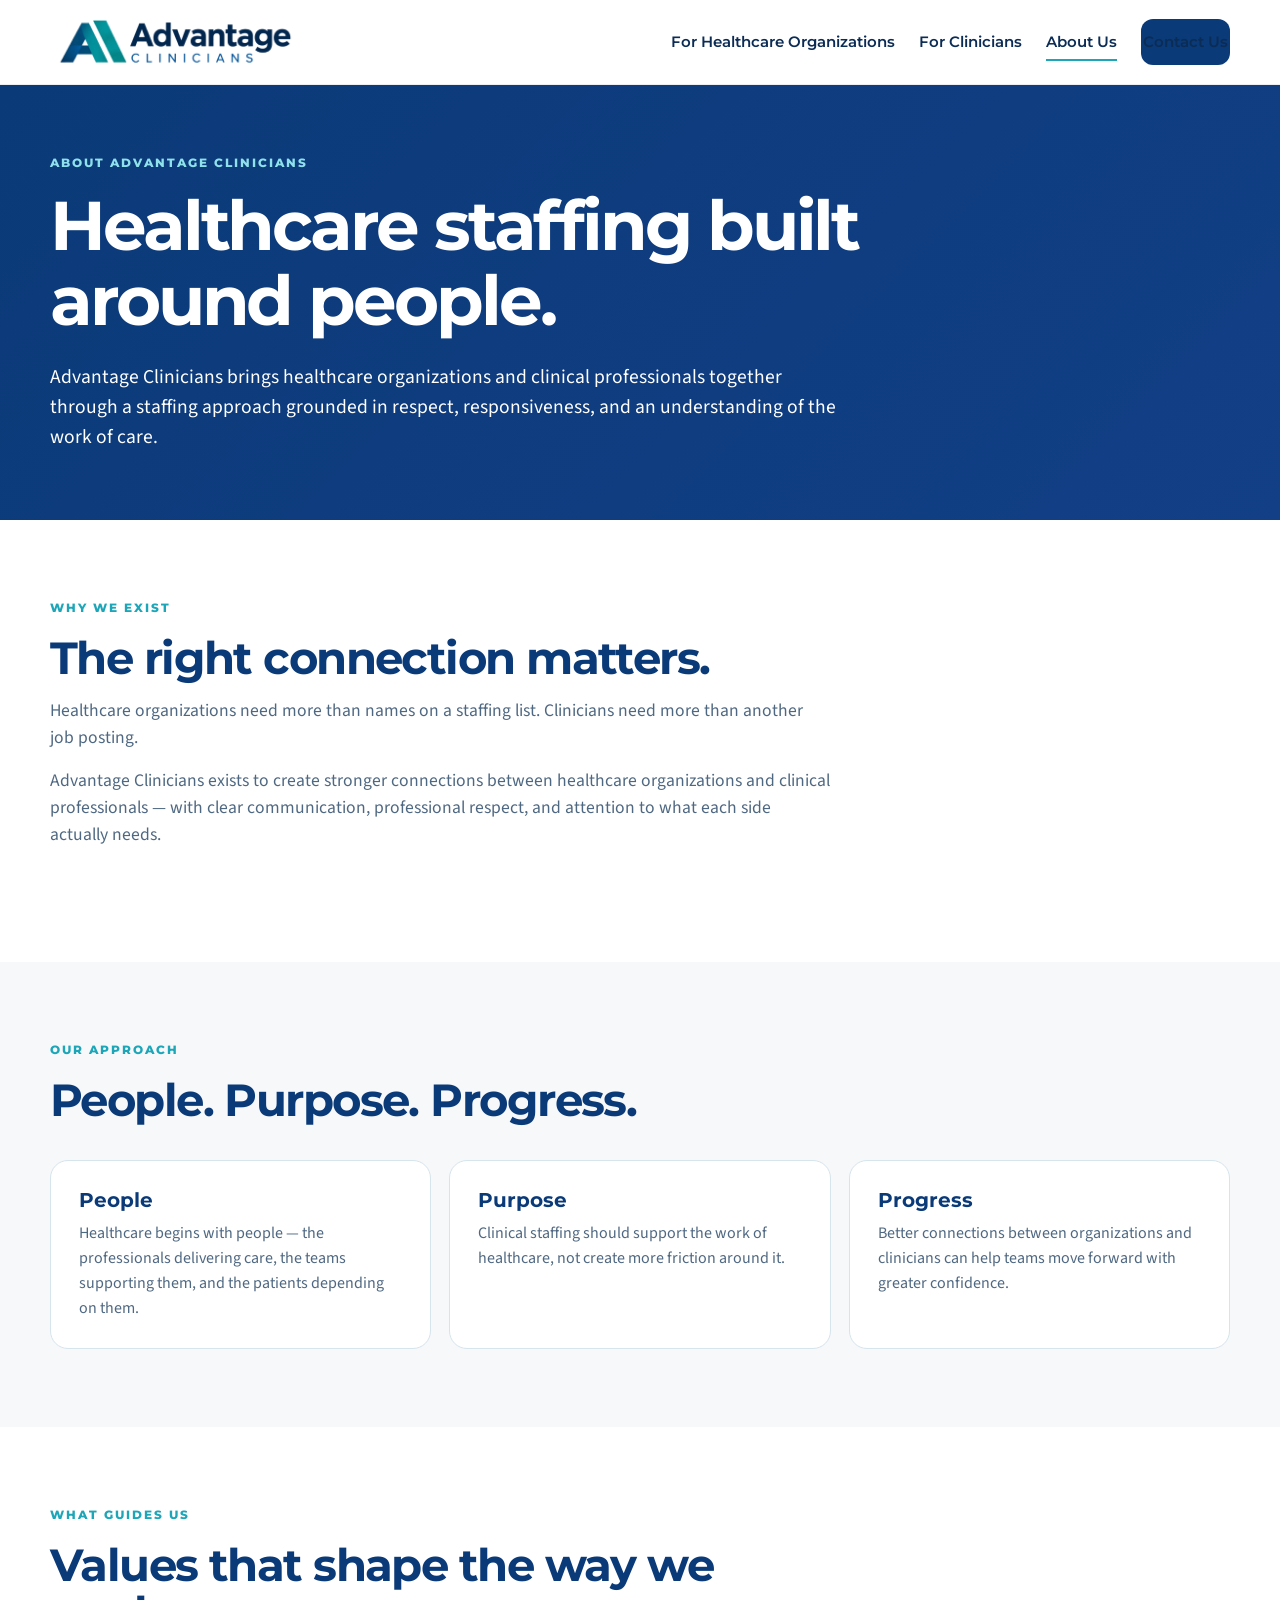
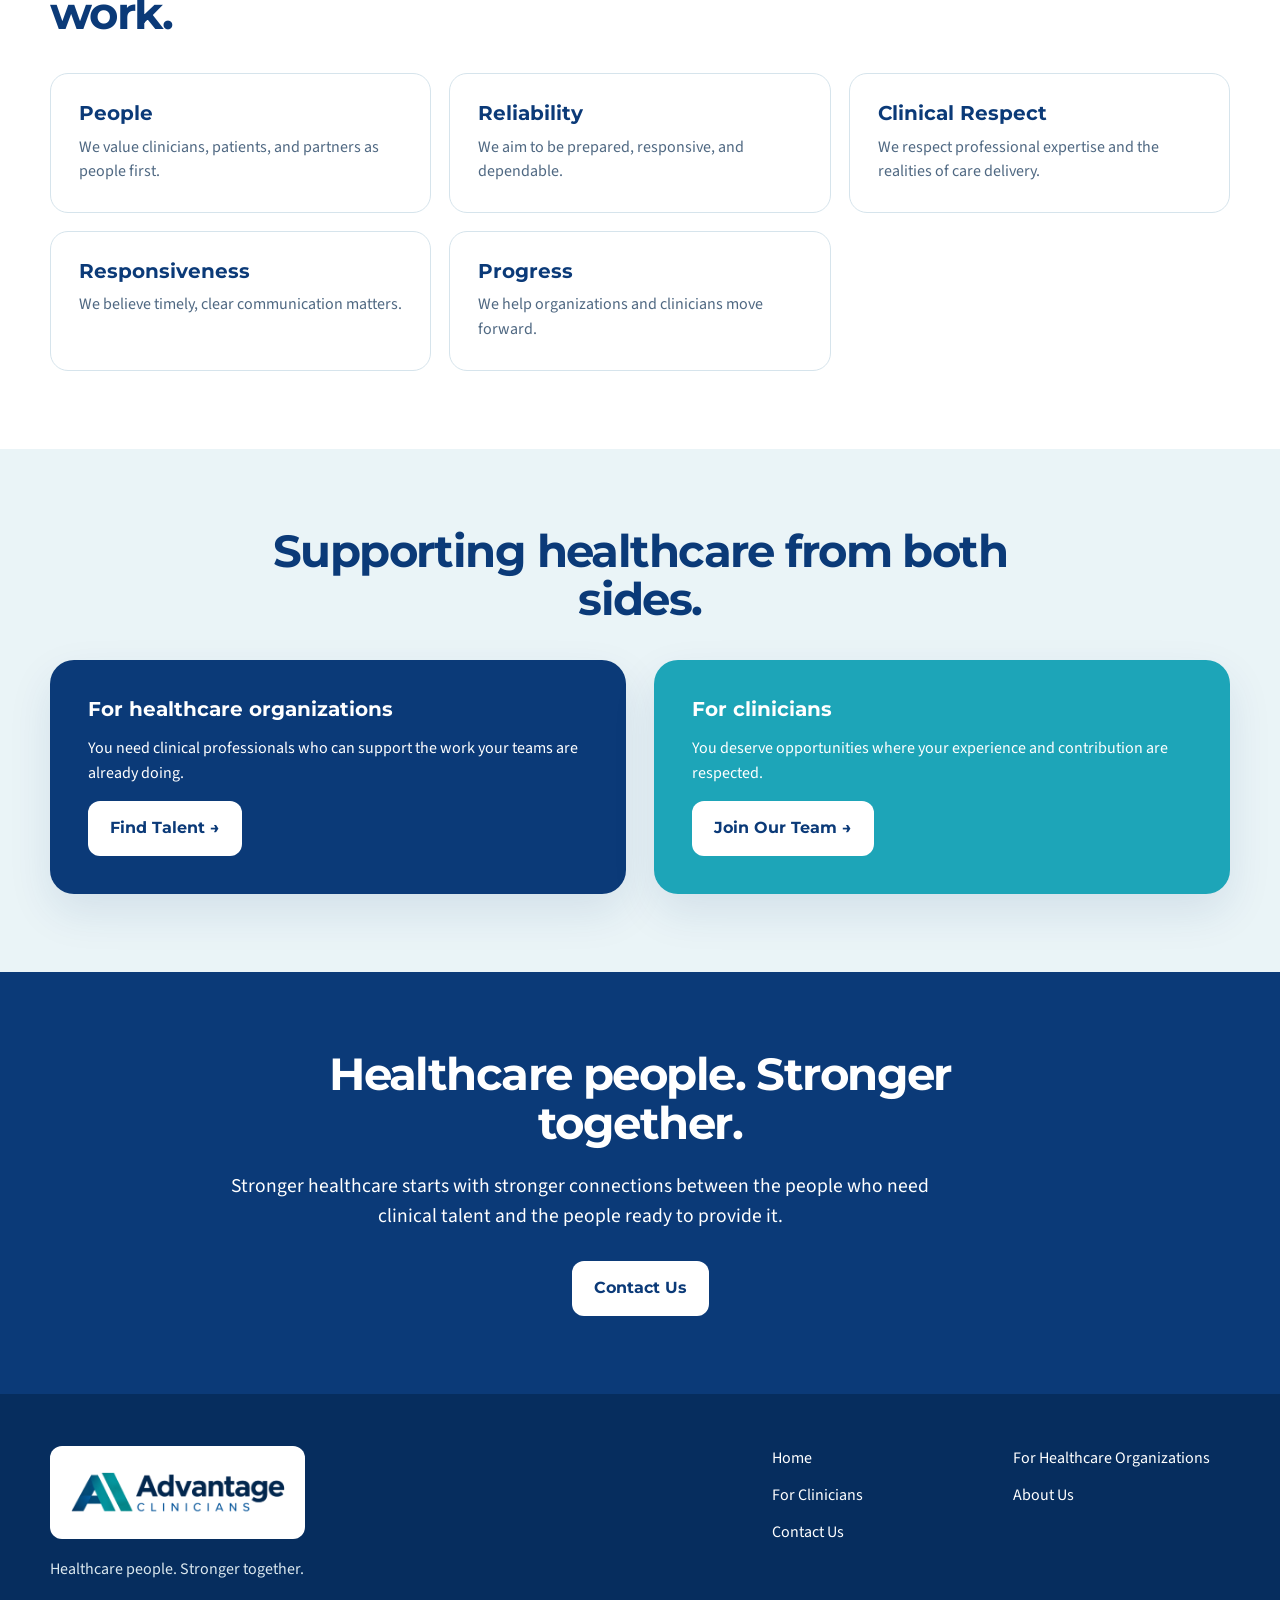
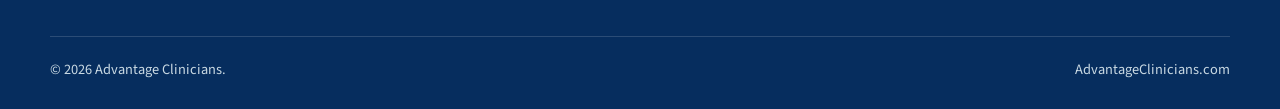
==== about/index.html @ 7da1384d "Initial commit via Netlify [skip ci]" ====
<!doctype html><html lang="en"><head><meta charset="utf-8"><meta name="viewport" content="width=device-width,initial-scale=1"><title>About Advantage Clinicians | Healthcare Staffing</title><meta name="description" content="Learn about Advantage Clinicians and our people-centered approach to connecting healthcare organizations with clinical professionals."><link rel="canonical" href="https://advantageclinicians.com/about/"><meta property="og:title" content="About Advantage Clinicians"><meta property="og:type" content="website"><link rel="stylesheet" href="/assets/styles.css"><script src="/assets/site.js" defer></script></head><body><a class="skip-link" href="#main">Skip to content</a>
<header class="site-header"><div class="container header-inner"><a class="logo" href="/"><img src="/assets/advantage-clinicians-logo.png" alt="Advantage Clinicians"></a><button class="menu-button" aria-expanded="false" aria-controls="site-nav" aria-label="Open menu">☰</button><nav id="site-nav" class="nav" aria-label="Primary"><a href="/for-healthcare-organizations/">For Healthcare Organizations</a><a href="/for-clinicians/">For Clinicians</a><a aria-current="page" href="/about/">About Us</a><a class="button-link" href="/contact/">Contact Us</a></nav></div></header>
<main id="main"><section class="simple-hero"><div class="container"><div class="eyebrow" style="color:#8ee1ea">About Advantage Clinicians</div><h1>Healthcare staffing built around people.</h1><p class="lead">Advantage Clinicians brings healthcare organizations and clinical professionals together through a staffing approach grounded in respect, responsiveness, and an understanding of the work of care.</p></div></section>
<section class="section"><div class="container"><div class="section-title"><div class="eyebrow">Why we exist</div><h2>The right connection matters.</h2><p>Healthcare organizations need more than names on a staffing list. Clinicians need more than another job posting.</p><p>Advantage Clinicians exists to create stronger connections between healthcare organizations and clinical professionals — with clear communication, professional respect, and attention to what each side actually needs.</p></div></div></section>
<section class="section section-soft"><div class="container"><div class="section-title"><div class="eyebrow">Our approach</div><h2>People. Purpose. Progress.</h2></div><div class="cards"><article class="card"><h3>People</h3><p>Healthcare begins with people — the professionals delivering care, the teams supporting them, and the patients depending on them.</p></article><article class="card"><h3>Purpose</h3><p>Clinical staffing should support the work of healthcare, not create more friction around it.</p></article><article class="card"><h3>Progress</h3><p>Better connections between organizations and clinicians can help teams move forward with greater confidence.</p></article></div></div></section>
<section class="section"><div class="container"><div class="section-title"><div class="eyebrow">What guides us</div><h2>Values that shape the way we work.</h2></div><div class="cards"><article class="card"><h3>People</h3><p>We value clinicians, patients, and partners as people first.</p></article><article class="card"><h3>Reliability</h3><p>We aim to be prepared, responsive, and dependable.</p></article><article class="card"><h3>Clinical Respect</h3><p>We respect professional expertise and the realities of care delivery.</p></article><article class="card"><h3>Responsiveness</h3><p>We believe timely, clear communication matters.</p></article><article class="card"><h3>Progress</h3><p>We help organizations and clinicians move forward.</p></article></div></div></section>
<section class="section section-mist"><div class="container"><div class="section-title center"><h2>Supporting healthcare from both sides.</h2></div><div class="split"><div class="panel navy"><h3>For healthcare organizations</h3><p>You need clinical professionals who can support the work your teams are already doing.</p><a class="btn btn-light" href="/for-healthcare-organizations/">Find Talent →</a></div><div class="panel teal"><h3>For clinicians</h3><p>You deserve opportunities where your experience and contribution are respected.</p><a class="btn btn-light" href="/for-clinicians/">Join Our Team →</a></div></div></div></section>
<section class="section section-dark"><div class="container center" style="max-width:820px"><h2>Healthcare people. Stronger together.</h2><p class="lead">Stronger healthcare starts with stronger connections between the people who need clinical talent and the people ready to provide it.</p><div class="hero-actions" style="justify-content:center"><a class="btn btn-light" href="/contact/">Contact Us</a></div></div></section></main>
<footer><div class="container"><div class="footer-grid"><div><img class="footer-logo" src="/assets/advantage-clinicians-logo.png" alt="Advantage Clinicians"><p class="footer-copy">Healthcare people. Stronger together.</p></div><div class="footer-links"><a href="/">Home</a><a href="/for-healthcare-organizations/">For Healthcare Organizations</a><a href="/for-clinicians/">For Clinicians</a><a href="/about/">About Us</a><a href="/contact/">Contact Us</a></div></div><div class="footer-bottom"><span>© 2026 Advantage Clinicians.</span><span>AdvantageClinicians.com</span></div></div></footer></body></html>
---- assets/styles.css ----
@import url('https://fonts.googleapis.com/css2?family=Montserrat:wght@500;600;700;800&family=Source+Sans+3:wght@400;500;600;700&display=swap');

:root{
  --navy:#0B3A78;
  --deep:#123F86;
  --teal:#1DA5B8;
  --aqua:#20B9C4;
  --mist:#EAF4F7;
  --slate:#4F6882;
  --light:#F6F8FA;
  --gold:#F2B94B;
  --ink:#0B2C55;
  --white:#ffffff;
  --border:#D6E4EC;
  --shadow:0 18px 44px rgba(11,58,120,.10);
  --radius:24px;
}
*{box-sizing:border-box}
html{scroll-behavior:smooth}
body{margin:0;font-family:'Source Sans 3',system-ui,-apple-system,BlinkMacSystemFont,'Segoe UI',sans-serif;color:var(--ink);background:#fff;line-height:1.55}
a{color:inherit}
img{max-width:100%;display:block}
.container{width:min(1180px,calc(100% - 40px));margin:0 auto}
.skip-link{position:absolute;left:-9999px;top:8px;background:var(--navy);color:#fff;padding:10px 14px;border-radius:8px;z-index:999}
.skip-link:focus{left:8px}
.site-header{position:sticky;top:0;z-index:100;background:rgba(255,255,255,.97);backdrop-filter:blur(10px);border-bottom:1px solid rgba(11,58,120,.08)}
.header-inner{min-height:84px;display:flex;align-items:center;justify-content:space-between;gap:24px}
.logo{display:inline-flex;align-items:center;flex:0 0 auto}
.logo img{width:250px;height:auto}
.nav{display:flex;align-items:center;gap:24px}
.nav a{text-decoration:none;font-family:'Montserrat',sans-serif;font-size:.91rem;font-weight:600;color:var(--ink);padding:10px 0;position:relative}
.nav a:not(.button-link)::after{content:'';position:absolute;left:0;right:100%;bottom:2px;height:2px;background:var(--teal);transition:right .2s ease}
.nav a:not(.button-link):hover::after,.nav a[aria-current='page']::after{right:0}
.button-link,.btn{display:inline-flex;align-items:center;justify-content:center;gap:10px;border-radius:12px;padding:13px 20px;font-family:'Montserrat',sans-serif;font-weight:700;text-decoration:none;border:2px solid transparent;cursor:pointer;transition:transform .15s ease,box-shadow .15s ease,background .15s ease}
.button-link,.btn-primary{background:var(--navy);color:#fff}
.btn-primary:hover,.button-link:hover{background:var(--deep);transform:translateY(-1px)}
.btn-secondary{border-color:var(--navy);color:var(--navy);background:#fff}
.btn-secondary:hover{background:var(--mist)}
.btn-teal{background:var(--teal);color:#fff}
.btn-teal:hover{background:#168fa0}
.btn-light{background:#fff;color:var(--navy)}
.menu-button{display:none;background:none;border:0;padding:10px;font-size:1.4rem;color:var(--navy);cursor:pointer}

.hero{padding:72px 0 60px;background:linear-gradient(135deg,#fff 0%,var(--mist) 100%)}
.hero-grid{display:grid;grid-template-columns:1.03fr .97fr;gap:48px;align-items:center}
.eyebrow{font-family:'Montserrat',sans-serif;text-transform:uppercase;letter-spacing:.16em;color:var(--teal);font-size:.78rem;font-weight:800;margin-bottom:16px}
h1,h2,h3{font-family:'Montserrat',sans-serif;line-height:1.08;margin:0;color:var(--navy)}
h1{font-size:clamp(2.65rem,5.4vw,5rem);letter-spacing:-.045em}
h2{font-size:clamp(2rem,3.5vw,3.55rem);letter-spacing:-.035em}
h3{font-size:1.28rem}
.hero h1 .accent{color:var(--teal)}
.lead{font-size:1.22rem;color:var(--slate);max-width:700px;margin:24px 0 0}
.hero-actions{display:flex;gap:14px;flex-wrap:wrap;margin-top:30px}
.hero-media{border-radius:30px;overflow:hidden;box-shadow:var(--shadow);background:#dfeef3;aspect-ratio:1.55/1}
.hero-media img{width:100%;height:100%;object-fit:cover;object-position:center}

.section{padding:78px 0}
.section-soft{background:var(--light)}
.section-mist{background:var(--mist)}
.section-dark{background:var(--navy);color:#fff}
.section-dark h2,.section-dark h3,.section-dark .lead{color:#fff}
.section-title{max-width:780px;margin-bottom:36px}
.section-title p{color:var(--slate);font-size:1.1rem;margin:15px 0 0}
.center{text-align:center;margin-left:auto;margin-right:auto}
.two-paths{display:grid;grid-template-columns:1fr 1fr;gap:22px}
.path-card{position:relative;display:flex;flex-direction:column;min-height:330px;padding:38px;border-radius:var(--radius);text-decoration:none;box-shadow:var(--shadow);overflow:hidden;transition:transform .18s ease,box-shadow .18s ease}
.path-card:hover{transform:translateY(-3px);box-shadow:0 22px 48px rgba(11,58,120,.16)}
.path-card:focus-visible,.btn:focus-visible,.nav a:focus-visible,.menu-button:focus-visible,input:focus-visible,textarea:focus-visible,select:focus-visible{outline:3px solid var(--gold);outline-offset:3px}
.path-card.org{background:var(--navy);color:#fff}
.path-card.clinician{background:var(--teal);color:#fff}
.path-card h3{color:#fff;font-size:2rem;margin:9px 0 14px}
.path-card p{margin:0 0 24px;font-size:1.08rem;max-width:520px}
.path-card .card-cta{margin-top:auto;font-family:'Montserrat',sans-serif;font-weight:700}
.path-card .mini{font-family:'Montserrat',sans-serif;font-size:.72rem;letter-spacing:.14em;font-weight:800;text-transform:uppercase;opacity:.88}

.pillars{display:grid;grid-template-columns:repeat(4,1fr);gap:16px}
.pillar{border:1px solid var(--border);border-radius:18px;padding:28px;background:#fff}
.icon-circle{width:54px;height:54px;border-radius:50%;display:grid;place-items:center;background:var(--mist);color:var(--navy);font-size:1.55rem;margin-bottom:18px}
.pillar p,.card p{color:var(--slate);margin:10px 0 0}

.essence{display:grid;grid-template-columns:1.1fr .9fr;gap:44px;align-items:center}
.essence-quote{font-family:'Montserrat',sans-serif;font-size:clamp(2.3rem,4.6vw,4.7rem);font-weight:800;line-height:.98;letter-spacing:-.045em;color:var(--navy)}
.essence-quote span{display:block;color:var(--teal)}
.value-list{display:grid;gap:16px}
.value-item{display:grid;grid-template-columns:58px 1fr;gap:18px;align-items:start;padding:17px 0;border-bottom:1px solid var(--border)}
.value-item:last-child{border-bottom:0}
.value-item strong{font-family:'Montserrat',sans-serif;color:var(--navy)}
.value-item p{margin:3px 0 0;color:var(--slate)}

.split{display:grid;grid-template-columns:1fr 1fr;gap:28px}
.panel{border-radius:var(--radius);padding:38px;background:#fff;box-shadow:var(--shadow)}
.panel.navy{background:var(--navy);color:#fff}.panel.navy h2,.panel.navy h3,.panel.navy p{color:#fff}
.panel.teal{background:var(--teal);color:#fff}.panel.teal h2,.panel.teal h3,.panel.teal p{color:#fff}
.cards{display:grid;grid-template-columns:repeat(3,1fr);gap:18px}
.card{background:#fff;border:1px solid var(--border);border-radius:18px;padding:28px}
.steps{display:grid;grid-template-columns:repeat(4,1fr);gap:16px}
.step{padding:26px;border-radius:18px;background:#fff;border:1px solid var(--border)}
.step-number{font-family:'Montserrat',sans-serif;font-weight:800;color:var(--teal);font-size:1.8rem;margin-bottom:16px}
.bullet-grid{display:grid;grid-template-columns:repeat(3,1fr);gap:14px}
.bullet{padding:18px 20px;background:#fff;border:1px solid var(--border);border-radius:14px;font-weight:600;color:var(--ink)}

.form-wrap{display:grid;grid-template-columns:.8fr 1.2fr;gap:34px;align-items:start}
.contact-aside{background:var(--navy);color:#fff;border-radius:var(--radius);padding:36px;position:sticky;top:110px}
.contact-aside h2,.contact-aside h3,.contact-aside p{color:#fff}
form{background:#fff;border:1px solid var(--border);border-radius:var(--radius);padding:32px;box-shadow:var(--shadow)}
.field-grid{display:grid;grid-template-columns:1fr 1fr;gap:16px}
.field{display:flex;flex-direction:column;gap:7px;margin-bottom:17px}
label{font-family:'Montserrat',sans-serif;font-size:.9rem;font-weight:700;color:var(--navy)}
input,textarea,select{width:100%;font:inherit;padding:13px 14px;border:1px solid #aec5d2;border-radius:10px;background:#fff;color:var(--ink)}
textarea{min-height:150px;resize:vertical}
.help{color:var(--slate);font-size:.92rem}.required{color:#a03939}
.radio-group{display:grid;gap:8px}.radio-row{display:flex;align-items:flex-start;gap:10px;padding:11px;border:1px solid var(--border);border-radius:10px}.radio-row input{width:auto;margin-top:4px}
.hp{position:absolute!important;left:-9999px!important}

footer{background:#062d5e;color:#fff;padding:52px 0 28px}
.footer-grid{display:grid;grid-template-columns:1.2fr .8fr;gap:36px;align-items:start}
.footer-logo{background:#fff;border-radius:12px;padding:8px 12px;width:255px}
.footer-copy{color:#dbe8ef;max-width:560px;margin-top:18px}
.footer-links{display:grid;grid-template-columns:1fr 1fr;gap:12px 24px}.footer-links a{color:#fff;text-decoration:none}.footer-links a:hover{text-decoration:underline}
.footer-bottom{margin-top:38px;padding-top:22px;border-top:1px solid rgba(255,255,255,.15);display:flex;justify-content:space-between;gap:20px;color:#c9d9e3;font-size:.9rem}

.simple-hero{padding:68px 0;background:linear-gradient(135deg,var(--navy),var(--deep));color:#fff}
.simple-hero.teal{background:linear-gradient(135deg,#11899a,var(--teal))}
.simple-hero h1,.simple-hero .lead{color:#fff}.simple-hero h1{max-width:940px}.simple-hero .lead{max-width:800px}
.notice{border-left:4px solid var(--gold);padding:16px 18px;background:#fff7de;border-radius:8px;color:#654f12}

@media (max-width:960px){
  .menu-button{display:block}
  .nav{position:absolute;top:84px;left:0;right:0;background:#fff;border-bottom:1px solid var(--border);padding:18px 20px;display:none;flex-direction:column;align-items:stretch;gap:6px}
  .nav.open{display:flex}.nav a{padding:12px 6px}.nav .button-link{margin-top:4px}
  .hero-grid,.essence,.form-wrap{grid-template-columns:1fr}.hero-media{max-height:480px}.contact-aside{position:static}
  .pillars{grid-template-columns:repeat(2,1fr)}.cards{grid-template-columns:repeat(2,1fr)}.steps{grid-template-columns:repeat(2,1fr)}
}
@media (max-width:680px){
  .container{width:min(100% - 28px,1180px)}
  .logo img{width:205px}.header-inner{min-height:74px}.nav{top:74px}
  .hero{padding:52px 0 40px}.section{padding:58px 0}
  h1{font-size:clamp(2.45rem,12vw,3.7rem)}
  .two-paths,.split,.pillars,.cards,.steps,.bullet-grid,.field-grid,.footer-grid{grid-template-columns:1fr}
  .path-card{min-height:285px;padding:30px}.hero-actions{flex-direction:column}.hero-actions .btn{width:100%}
  .footer-links{grid-template-columns:1fr}.footer-bottom{flex-direction:column}
}
@media (prefers-reduced-motion:reduce){*{scroll-behavior:auto!important;transition:none!important}}
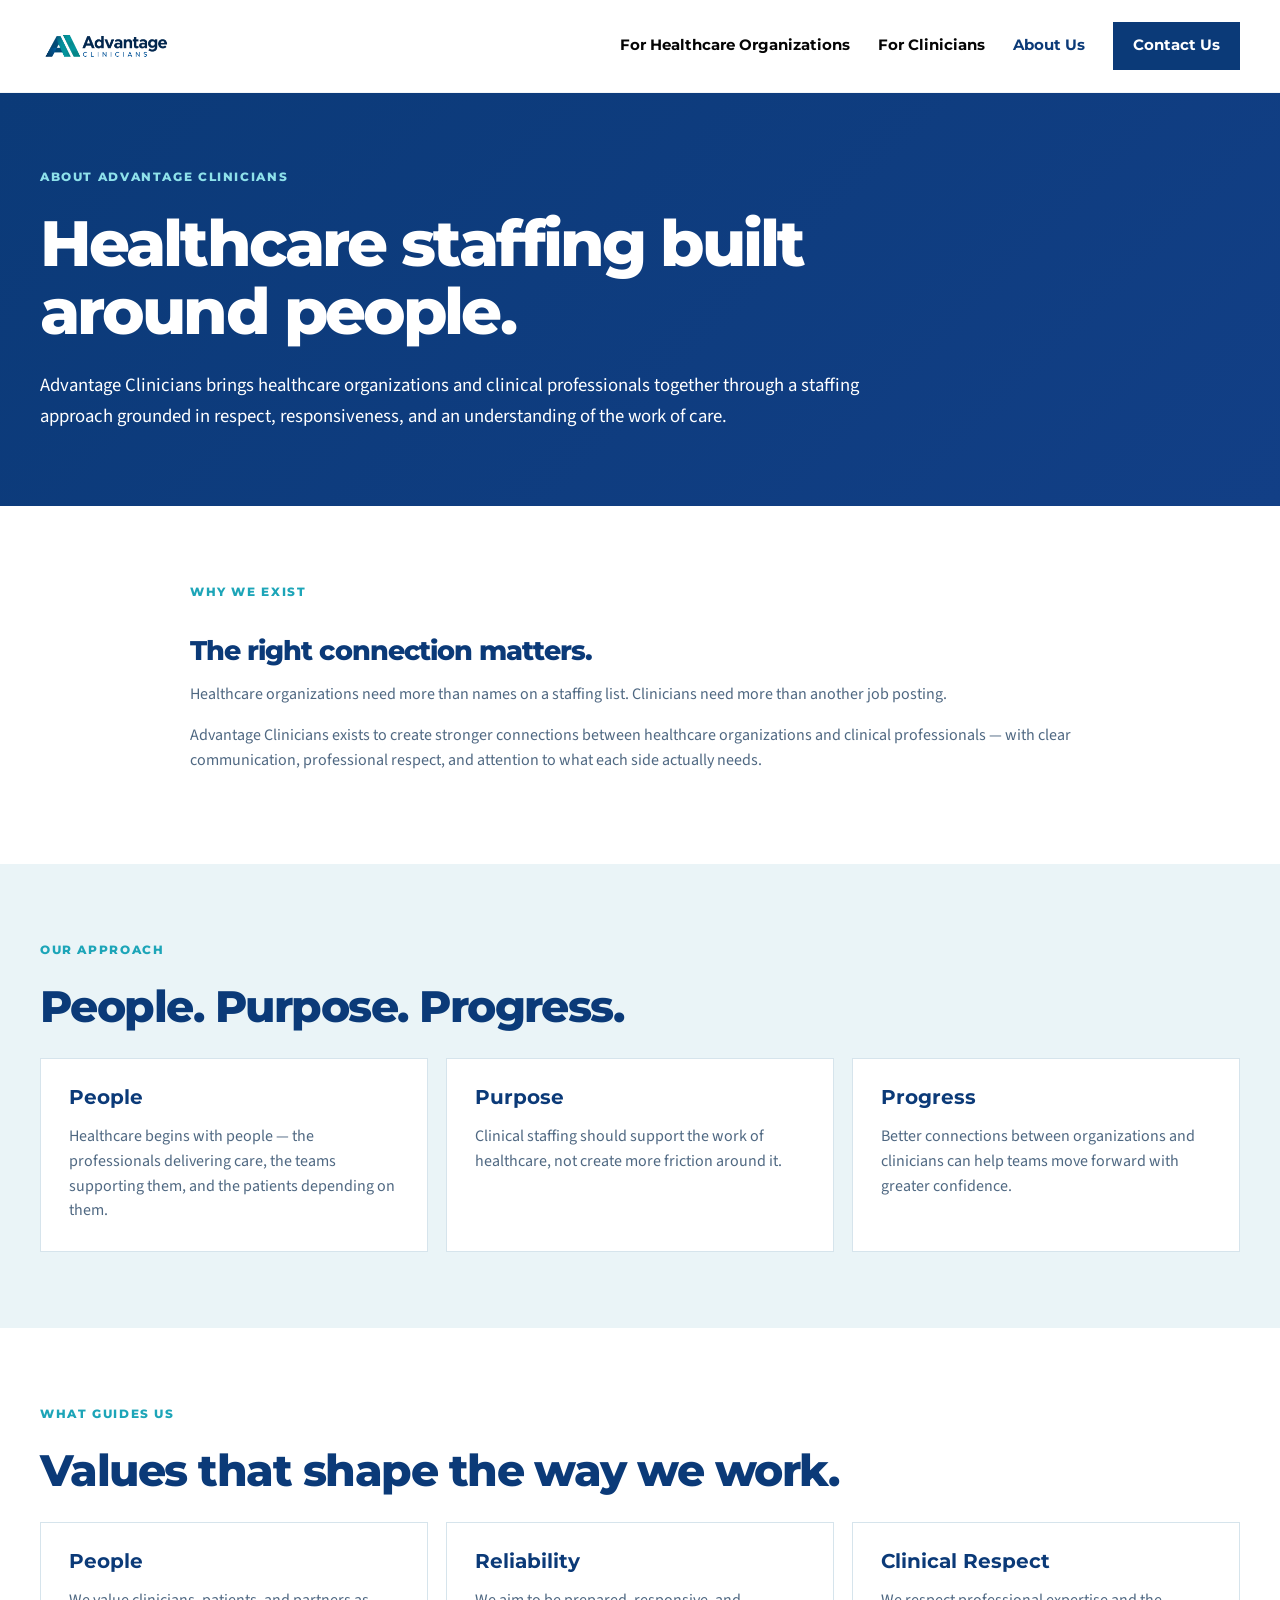
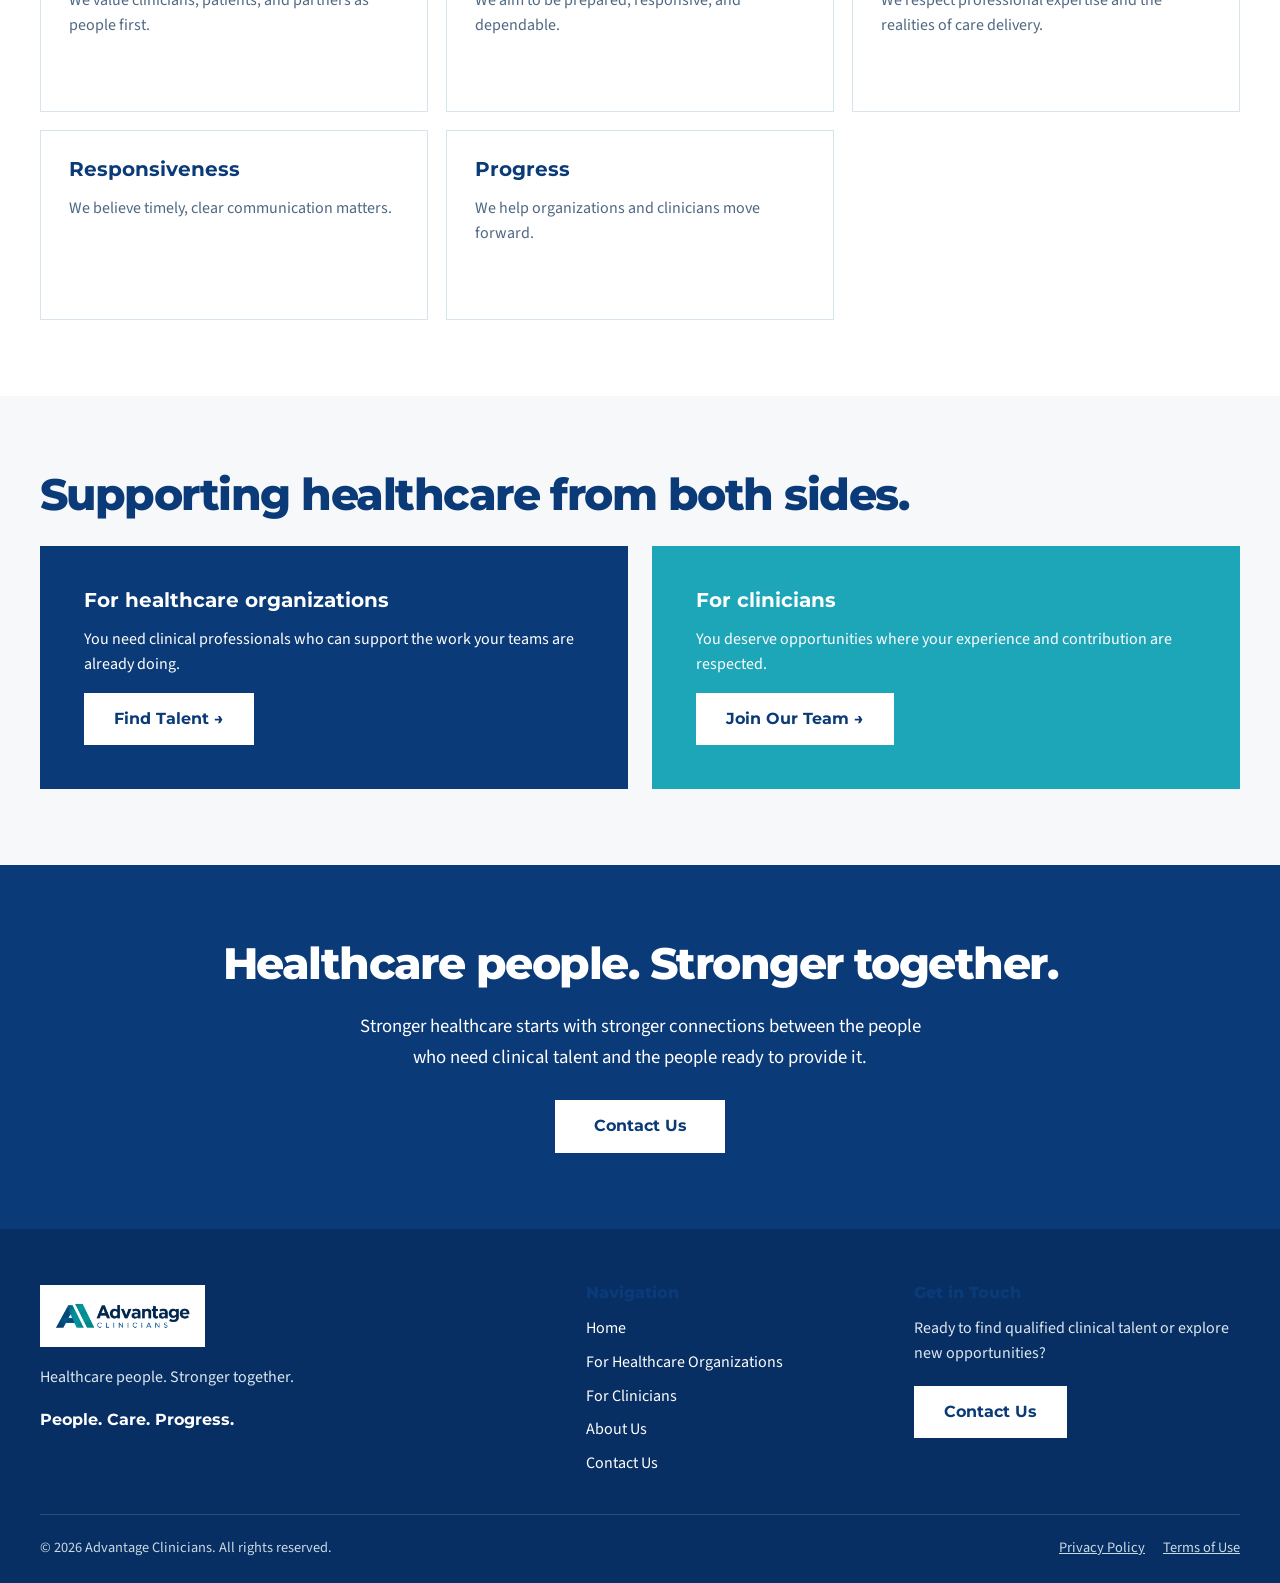
==== commit b125ec46: "Launch Advantage Clinicians production site Launch Advantage Clinicians production site" ====
--- a/about/index.html
+++ b/about/index.html
@@ -1,9 +1,12 @@
-<!doctype html><html lang="en"><head><meta charset="utf-8"><meta name="viewport" content="width=device-width,initial-scale=1"><title>About Advantage Clinicians | Healthcare Staffing</title><meta name="description" content="Learn about Advantage Clinicians and our people-centered approach to connecting healthcare organizations with clinical professionals."><link rel="canonical" href="https://advantageclinicians.com/about/"><meta property="og:title" content="About Advantage Clinicians"><meta property="og:type" content="website"><link rel="stylesheet" href="/assets/styles.css"><script src="/assets/site.js" defer></script></head><body><a class="skip-link" href="#main">Skip to content</a>
-<header class="site-header"><div class="container header-inner"><a class="logo" href="/"><img src="/assets/advantage-clinicians-logo.png" alt="Advantage Clinicians"></a><button class="menu-button" aria-expanded="false" aria-controls="site-nav" aria-label="Open menu">☰</button><nav id="site-nav" class="nav" aria-label="Primary"><a href="/for-healthcare-organizations/">For Healthcare Organizations</a><a href="/for-clinicians/">For Clinicians</a><a aria-current="page" href="/about/">About Us</a><a class="button-link" href="/contact/">Contact Us</a></nav></div></header>
-<main id="main"><section class="simple-hero"><div class="container"><div class="eyebrow" style="color:#8ee1ea">About Advantage Clinicians</div><h1>Healthcare staffing built around people.</h1><p class="lead">Advantage Clinicians brings healthcare organizations and clinical professionals together through a staffing approach grounded in respect, responsiveness, and an understanding of the work of care.</p></div></section>
-<section class="section"><div class="container"><div class="section-title"><div class="eyebrow">Why we exist</div><h2>The right connection matters.</h2><p>Healthcare organizations need more than names on a staffing list. Clinicians need more than another job posting.</p><p>Advantage Clinicians exists to create stronger connections between healthcare organizations and clinical professionals — with clear communication, professional respect, and attention to what each side actually needs.</p></div></div></section>
-<section class="section section-soft"><div class="container"><div class="section-title"><div class="eyebrow">Our approach</div><h2>People. Purpose. Progress.</h2></div><div class="cards"><article class="card"><h3>People</h3><p>Healthcare begins with people — the professionals delivering care, the teams supporting them, and the patients depending on them.</p></article><article class="card"><h3>Purpose</h3><p>Clinical staffing should support the work of healthcare, not create more friction around it.</p></article><article class="card"><h3>Progress</h3><p>Better connections between organizations and clinicians can help teams move forward with greater confidence.</p></article></div></div></section>
-<section class="section"><div class="container"><div class="section-title"><div class="eyebrow">What guides us</div><h2>Values that shape the way we work.</h2></div><div class="cards"><article class="card"><h3>People</h3><p>We value clinicians, patients, and partners as people first.</p></article><article class="card"><h3>Reliability</h3><p>We aim to be prepared, responsive, and dependable.</p></article><article class="card"><h3>Clinical Respect</h3><p>We respect professional expertise and the realities of care delivery.</p></article><article class="card"><h3>Responsiveness</h3><p>We believe timely, clear communication matters.</p></article><article class="card"><h3>Progress</h3><p>We help organizations and clinicians move forward.</p></article></div></div></section>
-<section class="section section-mist"><div class="container"><div class="section-title center"><h2>Supporting healthcare from both sides.</h2></div><div class="split"><div class="panel navy"><h3>For healthcare organizations</h3><p>You need clinical professionals who can support the work your teams are already doing.</p><a class="btn btn-light" href="/for-healthcare-organizations/">Find Talent →</a></div><div class="panel teal"><h3>For clinicians</h3><p>You deserve opportunities where your experience and contribution are respected.</p><a class="btn btn-light" href="/for-clinicians/">Join Our Team →</a></div></div></div></section>
-<section class="section section-dark"><div class="container center" style="max-width:820px"><h2>Healthcare people. Stronger together.</h2><p class="lead">Stronger healthcare starts with stronger connections between the people who need clinical talent and the people ready to provide it.</p><div class="hero-actions" style="justify-content:center"><a class="btn btn-light" href="/contact/">Contact Us</a></div></div></section></main>
-<footer><div class="container"><div class="footer-grid"><div><img class="footer-logo" src="/assets/advantage-clinicians-logo.png" alt="Advantage Clinicians"><p class="footer-copy">Healthcare people. Stronger together.</p></div><div class="footer-links"><a href="/">Home</a><a href="/for-healthcare-organizations/">For Healthcare Organizations</a><a href="/for-clinicians/">For Clinicians</a><a href="/about/">About Us</a><a href="/contact/">Contact Us</a></div></div><div class="footer-bottom"><span>© 2026 Advantage Clinicians.</span><span>AdvantageClinicians.com</span></div></div></footer></body></html>
+<!doctype html><html lang="en"><head>
+<meta charset="utf-8"><meta name="viewport" content="width=device-width,initial-scale=1">
+<title>About Advantage Clinicians | Healthcare Staffing</title><meta name="description" content="Learn about Advantage Clinicians and our people-centered approach to connecting healthcare organizations with clinical professionals.">
+<link rel="canonical" href="https://advantageclinicians.com/about/"><link rel="icon" type="image/png" href="/assets/favicon.png">
+<meta property="og:title" content="About Advantage Clinicians | Healthcare Staffing"><meta property="og:description" content="Learn about Advantage Clinicians and our people-centered approach to connecting healthcare organizations with clinical professionals."><meta property="og:type" content="website"><meta property="og:url" content="https://advantageclinicians.com/about/"><meta property="og:image" content="https://advantageclinicians.com/assets/og-image.jpg">
+<meta name="twitter:card" content="summary_large_image"><meta name="twitter:title" content="About Advantage Clinicians | Healthcare Staffing"><meta name="twitter:description" content="Learn about Advantage Clinicians and our people-centered approach to connecting healthcare organizations with clinical professionals."><meta name="twitter:image" content="https://advantageclinicians.com/assets/og-image.jpg">
+<link rel="stylesheet" href="/assets/styles.css"><script src="/assets/site.js" defer></script></head><body><a class="skip-link" href="#main">Skip to content</a><header class="site-header"><div class="container header-inner"><a class="logo" href="/" aria-label="Advantage Clinicians home"><img src="/assets/advantage-clinicians-logo.png" alt="Advantage Clinicians"></a><button class="menu-button" aria-expanded="false" aria-controls="site-nav" aria-label="Open menu">☰</button><nav id="site-nav" class="nav" aria-label="Primary"><a  href="/for-healthcare-organizations/">For Healthcare Organizations</a><a  href="/for-clinicians/">For Clinicians</a><a aria-current="page" href="/about/">About Us</a><a class="button-link"  href="/contact/">Contact Us</a></nav></div></header><main id="main"><section class="simple-hero"><div class="container"><div class="eyebrow" style="color:#8ee1ea">About Advantage Clinicians</div><h1>Healthcare staffing built around people.</h1><p class="lead">Advantage Clinicians brings healthcare organizations and clinical professionals together through a staffing approach grounded in respect, responsiveness, and an understanding of the work of care.</p></div></section>
+<section class="section"><div class="container legal-page"><div class="eyebrow">Why we exist</div><h2>The right connection matters.</h2><p>Healthcare organizations need more than names on a staffing list. Clinicians need more than another job posting.</p><p>Advantage Clinicians exists to create stronger connections between healthcare organizations and clinical professionals — with clear communication, professional respect, and attention to what each side actually needs.</p></div></section>
+<section class="section section-mist"><div class="container"><div class="eyebrow">Our approach</div><h2>People. Purpose. Progress.</h2><div class="cards" style="margin-top:28px"><article class="card"><h3>People</h3><p>Healthcare begins with people — the professionals delivering care, the teams supporting them, and the patients depending on them.</p></article><article class="card"><h3>Purpose</h3><p>Clinical staffing should support the work of healthcare, not create more friction around it.</p></article><article class="card"><h3>Progress</h3><p>Better connections between organizations and clinicians can help teams move forward with greater confidence.</p></article></div></div></section>
+<section class="section"><div class="container"><div class="eyebrow">What guides us</div><h2>Values that shape the way we work.</h2><div class="cards" style="margin-top:28px"><article class="card"><h3>People</h3><p>We value clinicians, patients, and partners as people first.</p></article><article class="card"><h3>Reliability</h3><p>We aim to be prepared, responsive, and dependable.</p></article><article class="card"><h3>Clinical Respect</h3><p>We respect professional expertise and the realities of care delivery.</p></article><article class="card"><h3>Responsiveness</h3><p>We believe timely, clear communication matters.</p></article><article class="card"><h3>Progress</h3><p>We help organizations and clinicians move forward.</p></article></div></div></section>
+<section class="section section-soft"><div class="container"><h2>Supporting healthcare from both sides.</h2><div class="split" style="margin-top:28px"><div class="panel navy"><h3>For healthcare organizations</h3><p>You need clinical professionals who can support the work your teams are already doing.</p><a class="btn btn-light" href="/for-healthcare-organizations/">Find Talent →</a></div><div class="panel teal"><h3>For clinicians</h3><p>You deserve opportunities where your experience and contribution are respected.</p><a class="btn btn-light" href="/for-clinicians/">Join Our Team →</a></div></div></div></section>
+<section class="section section-dark"><div class="container center" style="max-width:850px"><h2>Healthcare people. Stronger together.</h2><p class="lead">Stronger healthcare starts with stronger connections between the people who need clinical talent and the people ready to provide it.</p><div class="hero-actions" style="justify-content:center"><a class="btn btn-light" href="/contact/">Contact Us</a></div></div></section></main><footer><div class="container"><div class="footer-grid"><div><img class="footer-logo" src="/assets/advantage-clinicians-logo.png" alt="Advantage Clinicians"><p class="footer-copy">Healthcare people. Stronger together.</p><p class="footer-mantra">People. Care. Progress.</p></div><div><h3 class="footer-title">Navigation</h3><div class="footer-links"><a href="/">Home</a><a href="/for-healthcare-organizations/">For Healthcare Organizations</a><a href="/for-clinicians/">For Clinicians</a><a href="/about/">About Us</a><a href="/contact/">Contact Us</a></div></div><div><h3 class="footer-title">Get in Touch</h3><p class="footer-copy" style="margin-top:0">Ready to find qualified clinical talent or explore new opportunities?</p><a class="btn btn-light footer-cta" href="/contact/">Contact Us</a></div></div><div class="footer-bottom"><span>© 2026 Advantage Clinicians. All rights reserved.</span><span class="legal-links"><a href="/privacy/">Privacy Policy</a><a href="/terms/">Terms of Use</a></span></div></div></footer></body></html>
--- a/assets/styles.css
+++ b/assets/styles.css
@@ -1,143 +1,15 @@
 @import url('https://fonts.googleapis.com/css2?family=Montserrat:wght@500;600;700;800&family=Source+Sans+3:wght@400;500;600;700&display=swap');
-
-:root{
-  --navy:#0B3A78;
-  --deep:#123F86;
-  --teal:#1DA5B8;
-  --aqua:#20B9C4;
-  --mist:#EAF4F7;
-  --slate:#4F6882;
-  --light:#F6F8FA;
-  --gold:#F2B94B;
-  --ink:#0B2C55;
-  --white:#ffffff;
-  --border:#D6E4EC;
-  --shadow:0 18px 44px rgba(11,58,120,.10);
-  --radius:24px;
-}
-*{box-sizing:border-box}
-html{scroll-behavior:smooth}
-body{margin:0;font-family:'Source Sans 3',system-ui,-apple-system,BlinkMacSystemFont,'Segoe UI',sans-serif;color:var(--ink);background:#fff;line-height:1.55}
-a{color:inherit}
-img{max-width:100%;display:block}
-.container{width:min(1180px,calc(100% - 40px));margin:0 auto}
-.skip-link{position:absolute;left:-9999px;top:8px;background:var(--navy);color:#fff;padding:10px 14px;border-radius:8px;z-index:999}
-.skip-link:focus{left:8px}
-.site-header{position:sticky;top:0;z-index:100;background:rgba(255,255,255,.97);backdrop-filter:blur(10px);border-bottom:1px solid rgba(11,58,120,.08)}
-.header-inner{min-height:84px;display:flex;align-items:center;justify-content:space-between;gap:24px}
-.logo{display:inline-flex;align-items:center;flex:0 0 auto}
-.logo img{width:250px;height:auto}
-.nav{display:flex;align-items:center;gap:24px}
-.nav a{text-decoration:none;font-family:'Montserrat',sans-serif;font-size:.91rem;font-weight:600;color:var(--ink);padding:10px 0;position:relative}
-.nav a:not(.button-link)::after{content:'';position:absolute;left:0;right:100%;bottom:2px;height:2px;background:var(--teal);transition:right .2s ease}
-.nav a:not(.button-link):hover::after,.nav a[aria-current='page']::after{right:0}
-.button-link,.btn{display:inline-flex;align-items:center;justify-content:center;gap:10px;border-radius:12px;padding:13px 20px;font-family:'Montserrat',sans-serif;font-weight:700;text-decoration:none;border:2px solid transparent;cursor:pointer;transition:transform .15s ease,box-shadow .15s ease,background .15s ease}
-.button-link,.btn-primary{background:var(--navy);color:#fff}
-.btn-primary:hover,.button-link:hover{background:var(--deep);transform:translateY(-1px)}
-.btn-secondary{border-color:var(--navy);color:var(--navy);background:#fff}
-.btn-secondary:hover{background:var(--mist)}
-.btn-teal{background:var(--teal);color:#fff}
-.btn-teal:hover{background:#168fa0}
-.btn-light{background:#fff;color:var(--navy)}
-.menu-button{display:none;background:none;border:0;padding:10px;font-size:1.4rem;color:var(--navy);cursor:pointer}
-
-.hero{padding:72px 0 60px;background:linear-gradient(135deg,#fff 0%,var(--mist) 100%)}
-.hero-grid{display:grid;grid-template-columns:1.03fr .97fr;gap:48px;align-items:center}
-.eyebrow{font-family:'Montserrat',sans-serif;text-transform:uppercase;letter-spacing:.16em;color:var(--teal);font-size:.78rem;font-weight:800;margin-bottom:16px}
-h1,h2,h3{font-family:'Montserrat',sans-serif;line-height:1.08;margin:0;color:var(--navy)}
-h1{font-size:clamp(2.65rem,5.4vw,5rem);letter-spacing:-.045em}
-h2{font-size:clamp(2rem,3.5vw,3.55rem);letter-spacing:-.035em}
-h3{font-size:1.28rem}
-.hero h1 .accent{color:var(--teal)}
-.lead{font-size:1.22rem;color:var(--slate);max-width:700px;margin:24px 0 0}
-.hero-actions{display:flex;gap:14px;flex-wrap:wrap;margin-top:30px}
-.hero-media{border-radius:30px;overflow:hidden;box-shadow:var(--shadow);background:#dfeef3;aspect-ratio:1.55/1}
-.hero-media img{width:100%;height:100%;object-fit:cover;object-position:center}
-
-.section{padding:78px 0}
-.section-soft{background:var(--light)}
-.section-mist{background:var(--mist)}
-.section-dark{background:var(--navy);color:#fff}
-.section-dark h2,.section-dark h3,.section-dark .lead{color:#fff}
-.section-title{max-width:780px;margin-bottom:36px}
-.section-title p{color:var(--slate);font-size:1.1rem;margin:15px 0 0}
-.center{text-align:center;margin-left:auto;margin-right:auto}
-.two-paths{display:grid;grid-template-columns:1fr 1fr;gap:22px}
-.path-card{position:relative;display:flex;flex-direction:column;min-height:330px;padding:38px;border-radius:var(--radius);text-decoration:none;box-shadow:var(--shadow);overflow:hidden;transition:transform .18s ease,box-shadow .18s ease}
-.path-card:hover{transform:translateY(-3px);box-shadow:0 22px 48px rgba(11,58,120,.16)}
-.path-card:focus-visible,.btn:focus-visible,.nav a:focus-visible,.menu-button:focus-visible,input:focus-visible,textarea:focus-visible,select:focus-visible{outline:3px solid var(--gold);outline-offset:3px}
-.path-card.org{background:var(--navy);color:#fff}
-.path-card.clinician{background:var(--teal);color:#fff}
-.path-card h3{color:#fff;font-size:2rem;margin:9px 0 14px}
-.path-card p{margin:0 0 24px;font-size:1.08rem;max-width:520px}
-.path-card .card-cta{margin-top:auto;font-family:'Montserrat',sans-serif;font-weight:700}
-.path-card .mini{font-family:'Montserrat',sans-serif;font-size:.72rem;letter-spacing:.14em;font-weight:800;text-transform:uppercase;opacity:.88}
-
-.pillars{display:grid;grid-template-columns:repeat(4,1fr);gap:16px}
-.pillar{border:1px solid var(--border);border-radius:18px;padding:28px;background:#fff}
-.icon-circle{width:54px;height:54px;border-radius:50%;display:grid;place-items:center;background:var(--mist);color:var(--navy);font-size:1.55rem;margin-bottom:18px}
-.pillar p,.card p{color:var(--slate);margin:10px 0 0}
-
-.essence{display:grid;grid-template-columns:1.1fr .9fr;gap:44px;align-items:center}
-.essence-quote{font-family:'Montserrat',sans-serif;font-size:clamp(2.3rem,4.6vw,4.7rem);font-weight:800;line-height:.98;letter-spacing:-.045em;color:var(--navy)}
-.essence-quote span{display:block;color:var(--teal)}
-.value-list{display:grid;gap:16px}
-.value-item{display:grid;grid-template-columns:58px 1fr;gap:18px;align-items:start;padding:17px 0;border-bottom:1px solid var(--border)}
-.value-item:last-child{border-bottom:0}
-.value-item strong{font-family:'Montserrat',sans-serif;color:var(--navy)}
-.value-item p{margin:3px 0 0;color:var(--slate)}
-
-.split{display:grid;grid-template-columns:1fr 1fr;gap:28px}
-.panel{border-radius:var(--radius);padding:38px;background:#fff;box-shadow:var(--shadow)}
-.panel.navy{background:var(--navy);color:#fff}.panel.navy h2,.panel.navy h3,.panel.navy p{color:#fff}
-.panel.teal{background:var(--teal);color:#fff}.panel.teal h2,.panel.teal h3,.panel.teal p{color:#fff}
-.cards{display:grid;grid-template-columns:repeat(3,1fr);gap:18px}
-.card{background:#fff;border:1px solid var(--border);border-radius:18px;padding:28px}
-.steps{display:grid;grid-template-columns:repeat(4,1fr);gap:16px}
-.step{padding:26px;border-radius:18px;background:#fff;border:1px solid var(--border)}
-.step-number{font-family:'Montserrat',sans-serif;font-weight:800;color:var(--teal);font-size:1.8rem;margin-bottom:16px}
-.bullet-grid{display:grid;grid-template-columns:repeat(3,1fr);gap:14px}
-.bullet{padding:18px 20px;background:#fff;border:1px solid var(--border);border-radius:14px;font-weight:600;color:var(--ink)}
-
-.form-wrap{display:grid;grid-template-columns:.8fr 1.2fr;gap:34px;align-items:start}
-.contact-aside{background:var(--navy);color:#fff;border-radius:var(--radius);padding:36px;position:sticky;top:110px}
-.contact-aside h2,.contact-aside h3,.contact-aside p{color:#fff}
-form{background:#fff;border:1px solid var(--border);border-radius:var(--radius);padding:32px;box-shadow:var(--shadow)}
-.field-grid{display:grid;grid-template-columns:1fr 1fr;gap:16px}
-.field{display:flex;flex-direction:column;gap:7px;margin-bottom:17px}
-label{font-family:'Montserrat',sans-serif;font-size:.9rem;font-weight:700;color:var(--navy)}
-input,textarea,select{width:100%;font:inherit;padding:13px 14px;border:1px solid #aec5d2;border-radius:10px;background:#fff;color:var(--ink)}
-textarea{min-height:150px;resize:vertical}
-.help{color:var(--slate);font-size:.92rem}.required{color:#a03939}
-.radio-group{display:grid;gap:8px}.radio-row{display:flex;align-items:flex-start;gap:10px;padding:11px;border:1px solid var(--border);border-radius:10px}.radio-row input{width:auto;margin-top:4px}
-.hp{position:absolute!important;left:-9999px!important}
-
-footer{background:#062d5e;color:#fff;padding:52px 0 28px}
-.footer-grid{display:grid;grid-template-columns:1.2fr .8fr;gap:36px;align-items:start}
-.footer-logo{background:#fff;border-radius:12px;padding:8px 12px;width:255px}
-.footer-copy{color:#dbe8ef;max-width:560px;margin-top:18px}
-.footer-links{display:grid;grid-template-columns:1fr 1fr;gap:12px 24px}.footer-links a{color:#fff;text-decoration:none}.footer-links a:hover{text-decoration:underline}
-.footer-bottom{margin-top:38px;padding-top:22px;border-top:1px solid rgba(255,255,255,.15);display:flex;justify-content:space-between;gap:20px;color:#c9d9e3;font-size:.9rem}
-
-.simple-hero{padding:68px 0;background:linear-gradient(135deg,var(--navy),var(--deep));color:#fff}
-.simple-hero.teal{background:linear-gradient(135deg,#11899a,var(--teal))}
-.simple-hero h1,.simple-hero .lead{color:#fff}.simple-hero h1{max-width:940px}.simple-hero .lead{max-width:800px}
-.notice{border-left:4px solid var(--gold);padding:16px 18px;background:#fff7de;border-radius:8px;color:#654f12}
-
-@media (max-width:960px){
-  .menu-button{display:block}
-  .nav{position:absolute;top:84px;left:0;right:0;background:#fff;border-bottom:1px solid var(--border);padding:18px 20px;display:none;flex-direction:column;align-items:stretch;gap:6px}
-  .nav.open{display:flex}.nav a{padding:12px 6px}.nav .button-link{margin-top:4px}
-  .hero-grid,.essence,.form-wrap{grid-template-columns:1fr}.hero-media{max-height:480px}.contact-aside{position:static}
-  .pillars{grid-template-columns:repeat(2,1fr)}.cards{grid-template-columns:repeat(2,1fr)}.steps{grid-template-columns:repeat(2,1fr)}
-}
-@media (max-width:680px){
-  .container{width:min(100% - 28px,1180px)}
-  .logo img{width:205px}.header-inner{min-height:74px}.nav{top:74px}
-  .hero{padding:52px 0 40px}.section{padding:58px 0}
-  h1{font-size:clamp(2.45rem,12vw,3.7rem)}
-  .two-paths,.split,.pillars,.cards,.steps,.bullet-grid,.field-grid,.footer-grid{grid-template-columns:1fr}
-  .path-card{min-height:285px;padding:30px}.hero-actions{flex-direction:column}.hero-actions .btn{width:100%}
-  .footer-links{grid-template-columns:1fr}.footer-bottom{flex-direction:column}
-}
-@media (prefers-reduced-motion:reduce){*{scroll-behavior:auto!important;transition:none!important}}
+:root{--navy:#0B3A78;--deep:#123F86;--teal:#1DA5B8;--aqua:#20B9C4;--mist:#EAF4F7;--slate:#4F6882;--light:#F6F8FA;--gold:#F2B94B;--ink:#0B2C55;--white:#fff;--border:#D6E4EC;--shadow:0 18px 40px rgba(11,58,120,.10)}
+*{box-sizing:border-box} html{scroll-behavior:smooth} body{margin:0;font-family:'Source Sans 3',system-ui,-apple-system,BlinkMacSystemFont,'Segoe UI',sans-serif;color:var(--ink);background:#fff;line-height:1.55} a{color:inherit} img{max-width:100%;display:block}.container{width:min(1200px,calc(100% - 64px));margin:0 auto}.skip-link{position:absolute;left:-9999px;top:8px;background:var(--navy);color:#fff;padding:10px 14px;z-index:999}.skip-link:focus{left:8px}
+.site-header{background:#fff;position:sticky;top:0;z-index:100;border-bottom:1px solid rgba(11,58,120,.05)}.header-inner{min-height:92px;display:flex;align-items:center;justify-content:space-between;gap:32px}.logo{display:inline-flex;align-items:center;flex:0 0 auto}.logo img{width:132px;height:auto}.nav{display:flex;align-items:center;gap:28px}.nav a{font-family:'Montserrat',sans-serif;font-size:.93rem;font-weight:700;text-decoration:none;color:#050505;white-space:nowrap;padding:10px 0}.nav a:hover,.nav a[aria-current='page']{color:var(--navy)}.button-link{background:var(--navy)!important;color:#fff!important;padding:12px 20px!important;min-width:105px;text-align:center}.button-link:hover{background:var(--deep)!important}.menu-button{display:none;background:none;border:0;font-size:1.45rem;color:var(--navy);padding:10px;cursor:pointer}
+.btn{display:inline-flex;align-items:center;justify-content:center;gap:12px;text-decoration:none;font-family:'Montserrat',sans-serif;font-weight:700;padding:12px 28px;min-height:44px;border:2px solid transparent;transition:background .15s ease,color .15s ease,transform .15s ease}.btn:hover{transform:translateY(-1px)}.btn-primary{background:var(--navy);color:#fff}.btn-primary:hover{background:var(--deep)}.btn-secondary{background:#fff;color:var(--navy);border-color:var(--navy)}.btn-secondary:hover{background:var(--mist)}.btn-light{background:#fff;color:var(--navy)}.btn-teal{background:var(--teal);color:#fff}.btn-teal:hover{background:#168fa0}
+.hero{background:#fff;padding:86px 0 94px}.hero-grid{display:grid;grid-template-columns:.96fr 1.04fr;gap:74px;align-items:center}.eyebrow{font-family:'Montserrat',sans-serif;text-transform:uppercase;letter-spacing:.13em;color:var(--teal);font-size:.78rem;font-weight:800;margin-bottom:24px}h1,h2,h3{font-family:'Montserrat',sans-serif;color:var(--navy);margin:0;line-height:1.06}h1{font-size:clamp(3rem,5vw,4.45rem);font-weight:800;letter-spacing:-.045em}h2{font-size:clamp(2.15rem,3.4vw,3.35rem);font-weight:800;letter-spacing:-.035em}h3{font-size:1.25rem;font-weight:700}.hero-title .line{display:block}.hero-title .accent{color:var(--teal)}.lead{font-size:1.17rem;color:var(--slate);line-height:1.65;margin:24px 0 0;max-width:590px}.hero-actions{display:flex;gap:16px;flex-wrap:wrap;margin-top:27px}.hero-actions .btn{min-width:170px}.hero-media{position:relative}.hero-media img{width:100%;border-radius:14px;box-shadow:0 11px 26px rgba(11,58,120,.09)}
+.decision-section{background:var(--mist);padding:62px 0 72px}.section-title{max-width:820px;margin-bottom:34px}.section-title.center{text-align:center;margin-left:auto;margin-right:auto}.section-title p{font-size:1.12rem;color:var(--slate);margin:14px 0 0}.two-paths{display:grid;grid-template-columns:1fr 1fr;gap:22px}.path-card{display:block;text-decoration:none;padding:36px 38px;min-height:286px;color:#fff;position:relative;overflow:hidden;box-shadow:var(--shadow)}.path-card.org{background:var(--navy)}.path-card.clinician{background:var(--teal)}.path-card .mini{display:block;font-family:'Montserrat';font-size:.76rem;text-transform:uppercase;letter-spacing:.12em;font-weight:800;margin-bottom:18px;opacity:.82}.path-card h3{font-size:2rem;color:#fff;letter-spacing:-.03em}.path-card p{font-size:1.08rem;max-width:510px;color:#fff}.card-cta{font-family:'Montserrat';font-weight:700;position:absolute;bottom:32px;left:38px}
+.section{padding:76px 0}.section-soft{background:var(--light)}.section-mist{background:var(--mist)}.section-dark{background:var(--navy);color:#fff}.section-dark h2,.section-dark h3,.section-dark .lead{color:#fff}.center{text-align:center}.center .lead{margin-left:auto;margin-right:auto}.pillars{display:grid;grid-template-columns:repeat(4,1fr);gap:18px}.pillar,.card,.step{background:#fff;border:1px solid var(--border);padding:28px;min-height:190px}.pillar p,.card p,.step p{color:var(--slate);margin-bottom:0}.icon-circle{width:52px;height:52px;border-radius:50%;display:grid;place-items:center;background:var(--mist);color:var(--teal);font-family:'Montserrat';font-weight:800;font-size:1.35rem;margin-bottom:18px}.essence{display:grid;grid-template-columns:1.1fr .9fr;gap:74px;align-items:start}.essence-quote{font-family:'Montserrat';font-weight:800;color:var(--navy);font-size:clamp(2.5rem,4.5vw,4.4rem);line-height:1.03;letter-spacing:-.045em}.essence-quote span{display:block;color:var(--teal)}.value-list{display:grid;gap:16px}.value-item{display:flex;gap:16px;align-items:flex-start;padding:18px 0;border-bottom:1px solid var(--border)}.value-item strong{font-family:'Montserrat';font-size:1.15rem;color:var(--navy)}.value-item p{margin:4px 0 0;color:var(--slate)}.split{display:grid;grid-template-columns:1fr 1fr;gap:24px}.panel{padding:44px}.panel.navy{background:var(--navy);color:#fff}.panel.teal{background:var(--teal);color:#fff}.panel h2,.panel h3,.panel p{color:inherit}.cards{display:grid;grid-template-columns:repeat(3,1fr);gap:18px}.steps{display:grid;grid-template-columns:repeat(4,1fr);gap:16px}.step-number{font-family:'Montserrat';font-weight:800;color:var(--teal);font-size:1.8rem;margin-bottom:16px}.bullet-grid{display:grid;grid-template-columns:repeat(3,1fr);gap:14px}.bullet{display:flex;gap:12px;align-items:flex-start;padding:18px 20px;background:#fff;border:1px solid var(--border);font-weight:600;color:var(--ink)}.bullet::before{content:'✓';color:var(--teal);font-family:'Montserrat';font-weight:800}.quote-card{background:var(--mist);border-left:4px solid var(--teal);padding:30px 32px}.quote-card strong{font-family:'Montserrat';font-size:1.4rem;color:var(--navy)}
+.simple-hero{background:linear-gradient(135deg,var(--navy),var(--deep));color:#fff;padding:74px 0}.simple-hero.teal{background:linear-gradient(135deg,#11899a,var(--teal))}.simple-hero h1,.simple-hero .lead{color:#fff}.simple-hero h1{max-width:960px}.simple-hero .lead{max-width:820px}
+.form-wrap{display:grid;grid-template-columns:.8fr 1.2fr;gap:34px;align-items:start}.contact-aside{background:var(--navy);color:#fff;padding:36px;position:sticky;top:112px}.contact-aside h2,.contact-aside h3,.contact-aside p{color:#fff}form{background:#fff;border:1px solid var(--border);padding:32px;box-shadow:var(--shadow)}.field-grid{display:grid;grid-template-columns:1fr 1fr;gap:16px}.field{display:flex;flex-direction:column;gap:7px;margin-bottom:17px}label{font-family:'Montserrat';font-size:.9rem;font-weight:700;color:var(--navy)}input,textarea,select{width:100%;font:inherit;padding:13px 14px;border:1px solid #aec5d2;background:#fff;color:var(--ink)}textarea{min-height:150px;resize:vertical}.help{color:var(--slate);font-size:.92rem}.required{color:#a03939}.radio-group{display:grid;gap:8px}.radio-row{display:flex;align-items:flex-start;gap:10px;padding:11px;border:1px solid var(--border)}.radio-row input{width:auto;margin-top:4px}.hp{position:absolute!important;left:-9999px!important}.notice{border-left:4px solid var(--gold);padding:16px 18px;background:#fff7de;color:#654f12}.legal-page{max-width:900px}.legal-page h2{font-size:1.7rem;margin-top:36px}.legal-page h3{font-size:1.2rem;margin-top:26px}.legal-page p,.legal-page li{color:var(--slate)}.legal-page ul{padding-left:24px}.meta-note{font-size:.95rem;color:var(--slate)}
+footer{background:#082f63;color:#fff;padding:56px 0 24px}.footer-grid{display:grid;grid-template-columns:1.35fr .75fr .9fr;gap:56px;align-items:start}.footer-logo{background:#fff;padding:7px 10px;width:165px}.footer-copy{color:#dce7f0;max-width:520px;margin:18px 0 10px}.footer-mantra{font-family:'Montserrat';font-weight:700;color:#fff;margin-top:18px}.footer-title{font-family:'Montserrat';font-weight:800;font-size:1rem;margin:0 0 14px}.footer-links{display:grid;gap:9px}.footer-links a{color:#fff;text-decoration:none}.footer-links a:hover{text-decoration:underline}.footer-cta{display:inline-flex;margin-top:10px}.footer-bottom{margin-top:38px;padding-top:22px;border-top:1px solid rgba(255,255,255,.15);display:flex;justify-content:space-between;gap:20px;color:#c9d9e3;font-size:.9rem}.legal-links{display:flex;gap:18px}.legal-links a{color:#c9d9e3}
+a:focus-visible,button:focus-visible,input:focus-visible,textarea:focus-visible,select:focus-visible{outline:3px solid var(--aqua);outline-offset:3px}
+@media(max-width:980px){.container{width:min(100% - 40px,1200px)}.menu-button{display:block}.nav{position:absolute;top:92px;left:0;right:0;background:#fff;border-bottom:1px solid var(--border);padding:18px 20px;display:none;flex-direction:column;align-items:stretch;gap:4px}.nav.open{display:flex}.nav a{padding:12px 6px}.button-link{margin-top:6px}.hero{padding:58px 0}.hero-grid,.essence,.form-wrap{grid-template-columns:1fr}.hero-grid{gap:42px}.hero-media{max-width:720px;margin:auto}.contact-aside{position:static}.pillars{grid-template-columns:repeat(2,1fr)}.cards{grid-template-columns:repeat(2,1fr)}.steps{grid-template-columns:repeat(2,1fr)}.footer-grid{grid-template-columns:1fr 1fr}.footer-grid>div:first-child{grid-column:1/-1}}
+@media(max-width:680px){.container{width:min(100% - 28px,1200px)}.header-inner{min-height:74px}.logo img{width:126px}.nav{top:74px}.hero{padding:46px 0 54px}.hero-grid{gap:34px}.eyebrow{margin-bottom:16px}.lead{font-size:1.05rem}.hero-actions{flex-direction:column}.hero-actions .btn{width:100%}.decision-section,.section{padding:56px 0}.two-paths,.split,.pillars,.cards,.steps,.bullet-grid,.field-grid,.footer-grid{grid-template-columns:1fr}.path-card{min-height:270px;padding:30px}.card-cta{left:30px}.footer-grid>div:first-child{grid-column:auto}.footer-bottom{flex-direction:column}.legal-links{flex-wrap:wrap}}
+@media(prefers-reduced-motion:reduce){*{scroll-behavior:auto!important;transition:none!important}}
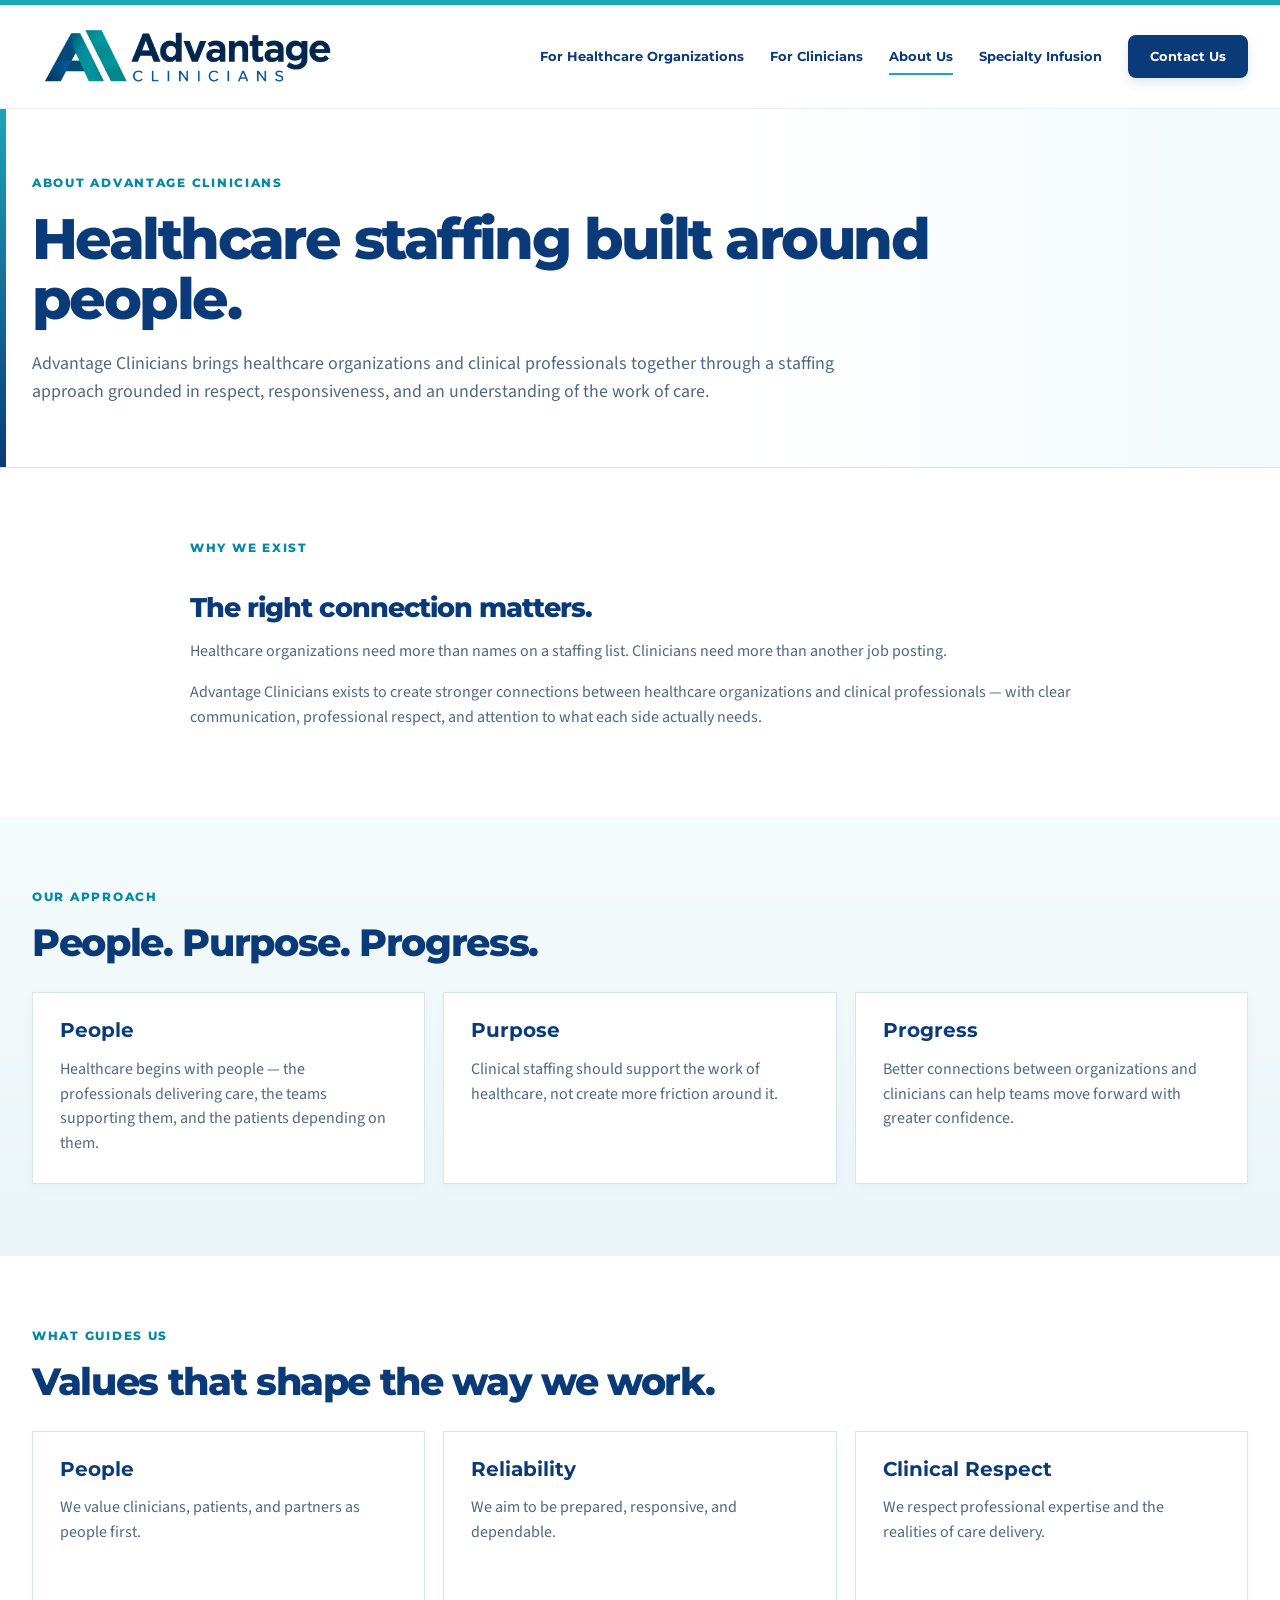
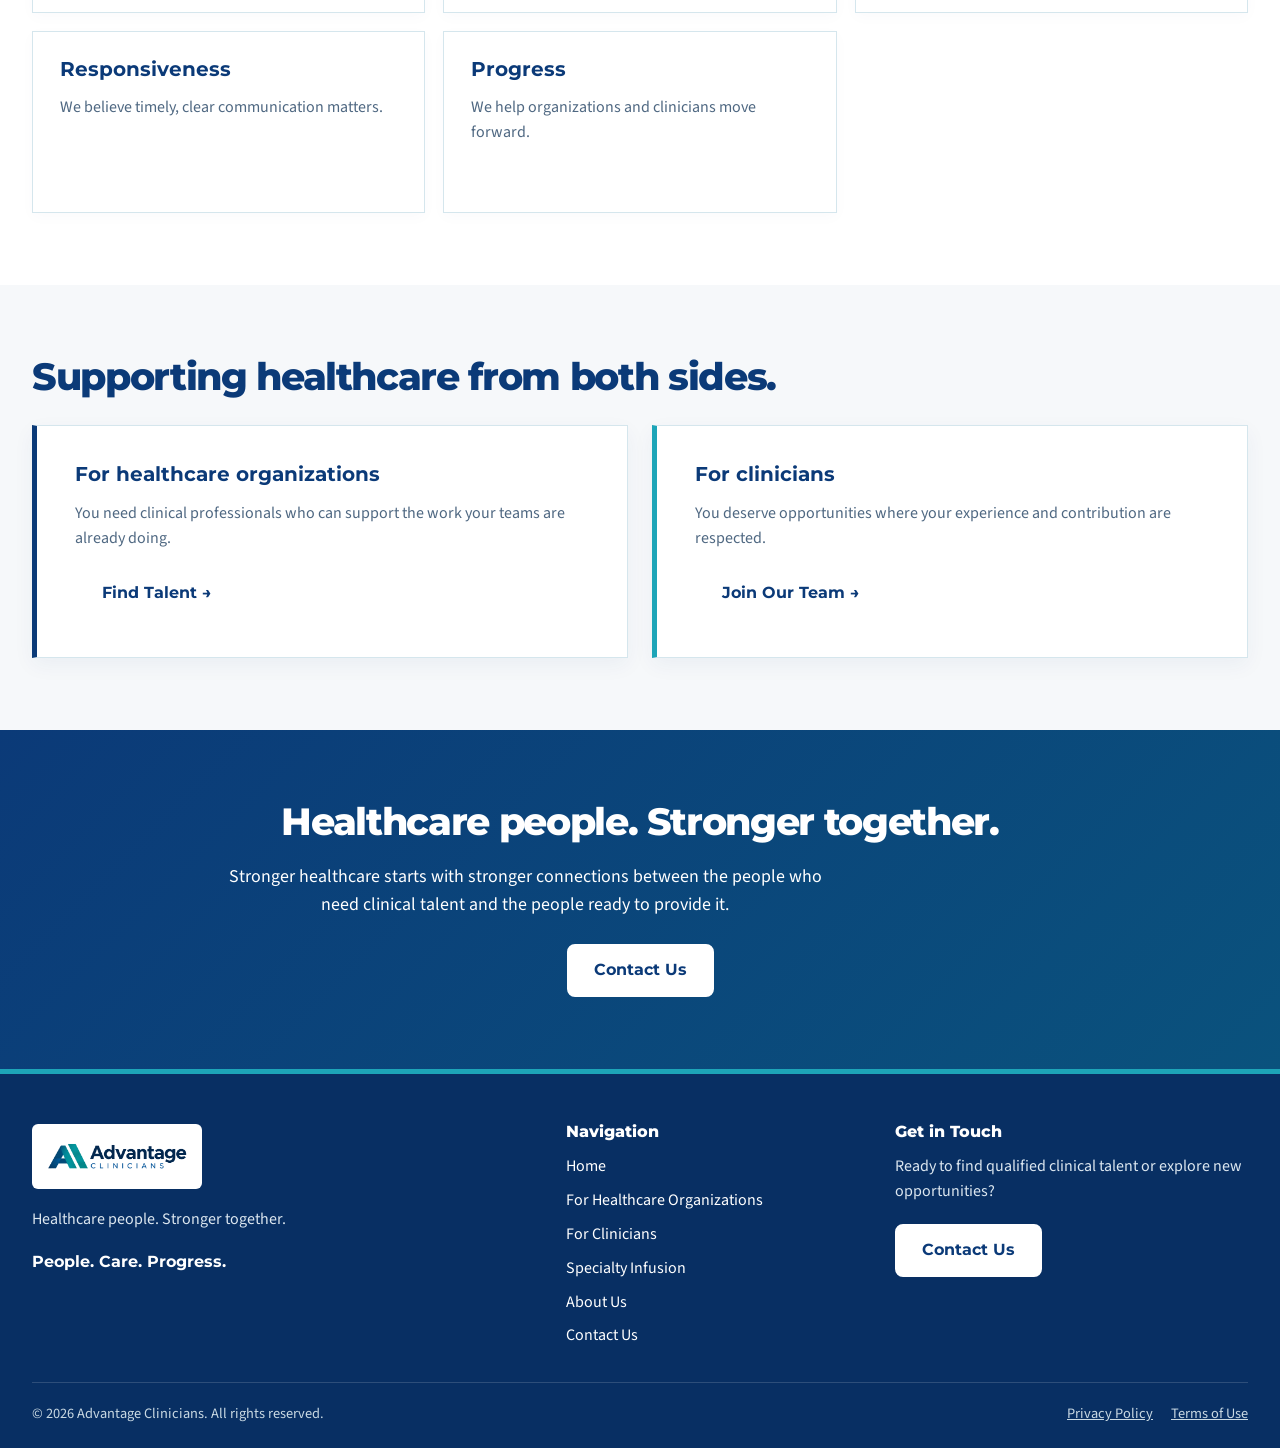
==== commit 9273ecec: "Build specialty infusion nursing MVP pages and non-PHI inquiry forms" ====
--- a/about/index.html
+++ b/about/index.html
@@ -4,9 +4,9 @@
 <link rel="canonical" href="https://advantageclinicians.com/about/"><link rel="icon" type="image/png" href="/assets/favicon.png">
 <meta property="og:title" content="About Advantage Clinicians | Healthcare Staffing"><meta property="og:description" content="Learn about Advantage Clinicians and our people-centered approach to connecting healthcare organizations with clinical professionals."><meta property="og:type" content="website"><meta property="og:url" content="https://advantageclinicians.com/about/"><meta property="og:image" content="https://advantageclinicians.com/assets/og-image.jpg">
 <meta name="twitter:card" content="summary_large_image"><meta name="twitter:title" content="About Advantage Clinicians | Healthcare Staffing"><meta name="twitter:description" content="Learn about Advantage Clinicians and our people-centered approach to connecting healthcare organizations with clinical professionals."><meta name="twitter:image" content="https://advantageclinicians.com/assets/og-image.jpg">
-<link rel="stylesheet" href="/assets/styles.css"><script src="/assets/site.js" defer></script></head><body><a class="skip-link" href="#main">Skip to content</a><header class="site-header"><div class="container header-inner"><a class="logo" href="/" aria-label="Advantage Clinicians home"><img src="/assets/advantage-clinicians-logo.png" alt="Advantage Clinicians"></a><button class="menu-button" aria-expanded="false" aria-controls="site-nav" aria-label="Open menu">☰</button><nav id="site-nav" class="nav" aria-label="Primary"><a  href="/for-healthcare-organizations/">For Healthcare Organizations</a><a  href="/for-clinicians/">For Clinicians</a><a aria-current="page" href="/about/">About Us</a><a class="button-link"  href="/contact/">Contact Us</a></nav></div></header><main id="main"><section class="simple-hero"><div class="container"><div class="eyebrow" style="color:#8ee1ea">About Advantage Clinicians</div><h1>Healthcare staffing built around people.</h1><p class="lead">Advantage Clinicians brings healthcare organizations and clinical professionals together through a staffing approach grounded in respect, responsiveness, and an understanding of the work of care.</p></div></section>
+<link rel="stylesheet" href="/assets/styles.css"><script src="/assets/site.js" defer></script></head><body><a class="skip-link" href="#main">Skip to content</a><header class="site-header"><div class="container header-inner"><a class="logo" href="/" aria-label="Advantage Clinicians home"><img src="/assets/advantage-clinicians-logo.png" alt="Advantage Clinicians"></a><button class="menu-button" aria-expanded="false" aria-controls="site-nav" aria-label="Open menu">☰</button><nav id="site-nav" class="nav" aria-label="Primary"><a  href="/for-healthcare-organizations/">For Healthcare Organizations</a><a  href="/for-clinicians/">For Clinicians</a><a aria-current="page" href="/about/">About Us</a><a href="/specialty-infusion-nursing/">Specialty Infusion</a><a class="button-link"  href="/contact/">Contact Us</a></nav></div></header><main id="main"><section class="simple-hero"><div class="container"><div class="eyebrow" style="color:#8ee1ea">About Advantage Clinicians</div><h1>Healthcare staffing built around people.</h1><p class="lead">Advantage Clinicians brings healthcare organizations and clinical professionals together through a staffing approach grounded in respect, responsiveness, and an understanding of the work of care.</p></div></section>
 <section class="section"><div class="container legal-page"><div class="eyebrow">Why we exist</div><h2>The right connection matters.</h2><p>Healthcare organizations need more than names on a staffing list. Clinicians need more than another job posting.</p><p>Advantage Clinicians exists to create stronger connections between healthcare organizations and clinical professionals — with clear communication, professional respect, and attention to what each side actually needs.</p></div></section>
 <section class="section section-mist"><div class="container"><div class="eyebrow">Our approach</div><h2>People. Purpose. Progress.</h2><div class="cards" style="margin-top:28px"><article class="card"><h3>People</h3><p>Healthcare begins with people — the professionals delivering care, the teams supporting them, and the patients depending on them.</p></article><article class="card"><h3>Purpose</h3><p>Clinical staffing should support the work of healthcare, not create more friction around it.</p></article><article class="card"><h3>Progress</h3><p>Better connections between organizations and clinicians can help teams move forward with greater confidence.</p></article></div></div></section>
 <section class="section"><div class="container"><div class="eyebrow">What guides us</div><h2>Values that shape the way we work.</h2><div class="cards" style="margin-top:28px"><article class="card"><h3>People</h3><p>We value clinicians, patients, and partners as people first.</p></article><article class="card"><h3>Reliability</h3><p>We aim to be prepared, responsive, and dependable.</p></article><article class="card"><h3>Clinical Respect</h3><p>We respect professional expertise and the realities of care delivery.</p></article><article class="card"><h3>Responsiveness</h3><p>We believe timely, clear communication matters.</p></article><article class="card"><h3>Progress</h3><p>We help organizations and clinicians move forward.</p></article></div></div></section>
 <section class="section section-soft"><div class="container"><h2>Supporting healthcare from both sides.</h2><div class="split" style="margin-top:28px"><div class="panel navy"><h3>For healthcare organizations</h3><p>You need clinical professionals who can support the work your teams are already doing.</p><a class="btn btn-light" href="/for-healthcare-organizations/">Find Talent →</a></div><div class="panel teal"><h3>For clinicians</h3><p>You deserve opportunities where your experience and contribution are respected.</p><a class="btn btn-light" href="/for-clinicians/">Join Our Team →</a></div></div></div></section>
-<section class="section section-dark"><div class="container center" style="max-width:850px"><h2>Healthcare people. Stronger together.</h2><p class="lead">Stronger healthcare starts with stronger connections between the people who need clinical talent and the people ready to provide it.</p><div class="hero-actions" style="justify-content:center"><a class="btn btn-light" href="/contact/">Contact Us</a></div></div></section></main><footer><div class="container"><div class="footer-grid"><div><img class="footer-logo" src="/assets/advantage-clinicians-logo.png" alt="Advantage Clinicians"><p class="footer-copy">Healthcare people. Stronger together.</p><p class="footer-mantra">People. Care. Progress.</p></div><div><h3 class="footer-title">Navigation</h3><div class="footer-links"><a href="/">Home</a><a href="/for-healthcare-organizations/">For Healthcare Organizations</a><a href="/for-clinicians/">For Clinicians</a><a href="/about/">About Us</a><a href="/contact/">Contact Us</a></div></div><div><h3 class="footer-title">Get in Touch</h3><p class="footer-copy" style="margin-top:0">Ready to find qualified clinical talent or explore new opportunities?</p><a class="btn btn-light footer-cta" href="/contact/">Contact Us</a></div></div><div class="footer-bottom"><span>© 2026 Advantage Clinicians. All rights reserved.</span><span class="legal-links"><a href="/privacy/">Privacy Policy</a><a href="/terms/">Terms of Use</a></span></div></div></footer></body></html>+<section class="section section-dark"><div class="container center" style="max-width:850px"><h2>Healthcare people. Stronger together.</h2><p class="lead">Stronger healthcare starts with stronger connections between the people who need clinical talent and the people ready to provide it.</p><div class="hero-actions" style="justify-content:center"><a class="btn btn-light" href="/contact/">Contact Us</a></div></div></section></main><footer><div class="container"><div class="footer-grid"><div><img class="footer-logo" src="/assets/advantage-clinicians-logo.png" alt="Advantage Clinicians"><p class="footer-copy">Healthcare people. Stronger together.</p><p class="footer-mantra">People. Care. Progress.</p></div><div><h3 class="footer-title">Navigation</h3><div class="footer-links"><a href="/">Home</a><a href="/for-healthcare-organizations/">For Healthcare Organizations</a><a href="/for-clinicians/">For Clinicians</a><a href="/specialty-infusion-nursing/">Specialty Infusion</a><a href="/about/">About Us</a><a href="/contact/">Contact Us</a></div></div><div><h3 class="footer-title">Get in Touch</h3><p class="footer-copy" style="margin-top:0">Ready to find qualified clinical talent or explore new opportunities?</p><a class="btn btn-light footer-cta" href="/contact/">Contact Us</a></div></div><div class="footer-bottom"><span>© 2026 Advantage Clinicians. All rights reserved.</span><span class="legal-links"><a href="/privacy/">Privacy Policy</a><a href="/terms/">Terms of Use</a></span></div></div></footer></body></html>
--- a/assets/styles.css
+++ b/assets/styles.css
@@ -1,15 +1,93 @@
 @import url('https://fonts.googleapis.com/css2?family=Montserrat:wght@500;600;700;800&family=Source+Sans+3:wght@400;500;600;700&display=swap');
-:root{--navy:#0B3A78;--deep:#123F86;--teal:#1DA5B8;--aqua:#20B9C4;--mist:#EAF4F7;--slate:#4F6882;--light:#F6F8FA;--gold:#F2B94B;--ink:#0B2C55;--white:#fff;--border:#D6E4EC;--shadow:0 18px 40px rgba(11,58,120,.10)}
-*{box-sizing:border-box} html{scroll-behavior:smooth} body{margin:0;font-family:'Source Sans 3',system-ui,-apple-system,BlinkMacSystemFont,'Segoe UI',sans-serif;color:var(--ink);background:#fff;line-height:1.55} a{color:inherit} img{max-width:100%;display:block}.container{width:min(1200px,calc(100% - 64px));margin:0 auto}.skip-link{position:absolute;left:-9999px;top:8px;background:var(--navy);color:#fff;padding:10px 14px;z-index:999}.skip-link:focus{left:8px}
-.site-header{background:#fff;position:sticky;top:0;z-index:100;border-bottom:1px solid rgba(11,58,120,.05)}.header-inner{min-height:92px;display:flex;align-items:center;justify-content:space-between;gap:32px}.logo{display:inline-flex;align-items:center;flex:0 0 auto}.logo img{width:132px;height:auto}.nav{display:flex;align-items:center;gap:28px}.nav a{font-family:'Montserrat',sans-serif;font-size:.93rem;font-weight:700;text-decoration:none;color:#050505;white-space:nowrap;padding:10px 0}.nav a:hover,.nav a[aria-current='page']{color:var(--navy)}.button-link{background:var(--navy)!important;color:#fff!important;padding:12px 20px!important;min-width:105px;text-align:center}.button-link:hover{background:var(--deep)!important}.menu-button{display:none;background:none;border:0;font-size:1.45rem;color:var(--navy);padding:10px;cursor:pointer}
-.btn{display:inline-flex;align-items:center;justify-content:center;gap:12px;text-decoration:none;font-family:'Montserrat',sans-serif;font-weight:700;padding:12px 28px;min-height:44px;border:2px solid transparent;transition:background .15s ease,color .15s ease,transform .15s ease}.btn:hover{transform:translateY(-1px)}.btn-primary{background:var(--navy);color:#fff}.btn-primary:hover{background:var(--deep)}.btn-secondary{background:#fff;color:var(--navy);border-color:var(--navy)}.btn-secondary:hover{background:var(--mist)}.btn-light{background:#fff;color:var(--navy)}.btn-teal{background:var(--teal);color:#fff}.btn-teal:hover{background:#168fa0}
-.hero{background:#fff;padding:86px 0 94px}.hero-grid{display:grid;grid-template-columns:.96fr 1.04fr;gap:74px;align-items:center}.eyebrow{font-family:'Montserrat',sans-serif;text-transform:uppercase;letter-spacing:.13em;color:var(--teal);font-size:.78rem;font-weight:800;margin-bottom:24px}h1,h2,h3{font-family:'Montserrat',sans-serif;color:var(--navy);margin:0;line-height:1.06}h1{font-size:clamp(3rem,5vw,4.45rem);font-weight:800;letter-spacing:-.045em}h2{font-size:clamp(2.15rem,3.4vw,3.35rem);font-weight:800;letter-spacing:-.035em}h3{font-size:1.25rem;font-weight:700}.hero-title .line{display:block}.hero-title .accent{color:var(--teal)}.lead{font-size:1.17rem;color:var(--slate);line-height:1.65;margin:24px 0 0;max-width:590px}.hero-actions{display:flex;gap:16px;flex-wrap:wrap;margin-top:27px}.hero-actions .btn{min-width:170px}.hero-media{position:relative}.hero-media img{width:100%;border-radius:14px;box-shadow:0 11px 26px rgba(11,58,120,.09)}
-.decision-section{background:var(--mist);padding:62px 0 72px}.section-title{max-width:820px;margin-bottom:34px}.section-title.center{text-align:center;margin-left:auto;margin-right:auto}.section-title p{font-size:1.12rem;color:var(--slate);margin:14px 0 0}.two-paths{display:grid;grid-template-columns:1fr 1fr;gap:22px}.path-card{display:block;text-decoration:none;padding:36px 38px;min-height:286px;color:#fff;position:relative;overflow:hidden;box-shadow:var(--shadow)}.path-card.org{background:var(--navy)}.path-card.clinician{background:var(--teal)}.path-card .mini{display:block;font-family:'Montserrat';font-size:.76rem;text-transform:uppercase;letter-spacing:.12em;font-weight:800;margin-bottom:18px;opacity:.82}.path-card h3{font-size:2rem;color:#fff;letter-spacing:-.03em}.path-card p{font-size:1.08rem;max-width:510px;color:#fff}.card-cta{font-family:'Montserrat';font-weight:700;position:absolute;bottom:32px;left:38px}
-.section{padding:76px 0}.section-soft{background:var(--light)}.section-mist{background:var(--mist)}.section-dark{background:var(--navy);color:#fff}.section-dark h2,.section-dark h3,.section-dark .lead{color:#fff}.center{text-align:center}.center .lead{margin-left:auto;margin-right:auto}.pillars{display:grid;grid-template-columns:repeat(4,1fr);gap:18px}.pillar,.card,.step{background:#fff;border:1px solid var(--border);padding:28px;min-height:190px}.pillar p,.card p,.step p{color:var(--slate);margin-bottom:0}.icon-circle{width:52px;height:52px;border-radius:50%;display:grid;place-items:center;background:var(--mist);color:var(--teal);font-family:'Montserrat';font-weight:800;font-size:1.35rem;margin-bottom:18px}.essence{display:grid;grid-template-columns:1.1fr .9fr;gap:74px;align-items:start}.essence-quote{font-family:'Montserrat';font-weight:800;color:var(--navy);font-size:clamp(2.5rem,4.5vw,4.4rem);line-height:1.03;letter-spacing:-.045em}.essence-quote span{display:block;color:var(--teal)}.value-list{display:grid;gap:16px}.value-item{display:flex;gap:16px;align-items:flex-start;padding:18px 0;border-bottom:1px solid var(--border)}.value-item strong{font-family:'Montserrat';font-size:1.15rem;color:var(--navy)}.value-item p{margin:4px 0 0;color:var(--slate)}.split{display:grid;grid-template-columns:1fr 1fr;gap:24px}.panel{padding:44px}.panel.navy{background:var(--navy);color:#fff}.panel.teal{background:var(--teal);color:#fff}.panel h2,.panel h3,.panel p{color:inherit}.cards{display:grid;grid-template-columns:repeat(3,1fr);gap:18px}.steps{display:grid;grid-template-columns:repeat(4,1fr);gap:16px}.step-number{font-family:'Montserrat';font-weight:800;color:var(--teal);font-size:1.8rem;margin-bottom:16px}.bullet-grid{display:grid;grid-template-columns:repeat(3,1fr);gap:14px}.bullet{display:flex;gap:12px;align-items:flex-start;padding:18px 20px;background:#fff;border:1px solid var(--border);font-weight:600;color:var(--ink)}.bullet::before{content:'✓';color:var(--teal);font-family:'Montserrat';font-weight:800}.quote-card{background:var(--mist);border-left:4px solid var(--teal);padding:30px 32px}.quote-card strong{font-family:'Montserrat';font-size:1.4rem;color:var(--navy)}
-.simple-hero{background:linear-gradient(135deg,var(--navy),var(--deep));color:#fff;padding:74px 0}.simple-hero.teal{background:linear-gradient(135deg,#11899a,var(--teal))}.simple-hero h1,.simple-hero .lead{color:#fff}.simple-hero h1{max-width:960px}.simple-hero .lead{max-width:820px}
-.form-wrap{display:grid;grid-template-columns:.8fr 1.2fr;gap:34px;align-items:start}.contact-aside{background:var(--navy);color:#fff;padding:36px;position:sticky;top:112px}.contact-aside h2,.contact-aside h3,.contact-aside p{color:#fff}form{background:#fff;border:1px solid var(--border);padding:32px;box-shadow:var(--shadow)}.field-grid{display:grid;grid-template-columns:1fr 1fr;gap:16px}.field{display:flex;flex-direction:column;gap:7px;margin-bottom:17px}label{font-family:'Montserrat';font-size:.9rem;font-weight:700;color:var(--navy)}input,textarea,select{width:100%;font:inherit;padding:13px 14px;border:1px solid #aec5d2;background:#fff;color:var(--ink)}textarea{min-height:150px;resize:vertical}.help{color:var(--slate);font-size:.92rem}.required{color:#a03939}.radio-group{display:grid;gap:8px}.radio-row{display:flex;align-items:flex-start;gap:10px;padding:11px;border:1px solid var(--border)}.radio-row input{width:auto;margin-top:4px}.hp{position:absolute!important;left:-9999px!important}.notice{border-left:4px solid var(--gold);padding:16px 18px;background:#fff7de;color:#654f12}.legal-page{max-width:900px}.legal-page h2{font-size:1.7rem;margin-top:36px}.legal-page h3{font-size:1.2rem;margin-top:26px}.legal-page p,.legal-page li{color:var(--slate)}.legal-page ul{padding-left:24px}.meta-note{font-size:.95rem;color:var(--slate)}
-footer{background:#082f63;color:#fff;padding:56px 0 24px}.footer-grid{display:grid;grid-template-columns:1.35fr .75fr .9fr;gap:56px;align-items:start}.footer-logo{background:#fff;padding:7px 10px;width:165px}.footer-copy{color:#dce7f0;max-width:520px;margin:18px 0 10px}.footer-mantra{font-family:'Montserrat';font-weight:700;color:#fff;margin-top:18px}.footer-title{font-family:'Montserrat';font-weight:800;font-size:1rem;margin:0 0 14px}.footer-links{display:grid;gap:9px}.footer-links a{color:#fff;text-decoration:none}.footer-links a:hover{text-decoration:underline}.footer-cta{display:inline-flex;margin-top:10px}.footer-bottom{margin-top:38px;padding-top:22px;border-top:1px solid rgba(255,255,255,.15);display:flex;justify-content:space-between;gap:20px;color:#c9d9e3;font-size:.9rem}.legal-links{display:flex;gap:18px}.legal-links a{color:#c9d9e3}
+:root{--navy:#0B3A78;--deep:#123F86;--teal:#1DA5B8;--aqua:#20B9C4;--mist:#EAF4F7;--slate:#4F6882;--light:#F6F8FA;--gold:#F2B94B;--ink:#0B2C55;--white:#fff;--border:#D5E6ED;--shadow:0 16px 38px rgba(11,58,120,.10)}
+*{box-sizing:border-box}html{scroll-behavior:smooth}body{margin:0;font-family:'Source Sans 3',system-ui,-apple-system,BlinkMacSystemFont,'Segoe UI',sans-serif;color:var(--ink);background:#fff;line-height:1.55}a{color:inherit}img{max-width:100%;display:block}.container{width:min(1220px,calc(100% - 64px));margin:0 auto}.skip-link{position:absolute;left:-9999px;top:8px;background:var(--navy);color:#fff;padding:10px 14px;border-radius:6px;z-index:999}.skip-link:focus{left:8px}
+.site-header{background:#fff;position:sticky;top:0;z-index:100;border-top:5px solid var(--teal);border-bottom:1px solid rgba(11,58,120,.08)}.header-inner{min-height:86px;display:flex;align-items:center;justify-content:space-between;gap:32px}.logo{display:inline-flex;align-items:center;flex:0 0 auto}.logo img{width:310px;height:auto}.nav{display:flex;align-items:center;gap:26px}.nav a{font-family:'Montserrat',sans-serif;font-size:.82rem;font-weight:700;text-decoration:none;color:var(--navy);white-space:nowrap;padding:10px 0;position:relative}.nav a:not(.button-link)::after{content:'';position:absolute;height:2px;left:0;right:100%;bottom:2px;background:var(--teal);transition:right .18s ease}.nav a:not(.button-link):hover::after,.nav a[aria-current='page']::after{right:0}.button-link{background:var(--navy)!important;color:#fff!important;padding:11px 22px!important;border-radius:8px;min-width:110px;text-align:center;box-shadow:0 5px 12px rgba(11,58,120,.12)}.button-link:hover{background:var(--deep)!important}.menu-button{display:none;background:none;border:0;font-size:1.45rem;color:var(--navy);padding:10px;cursor:pointer}
+.btn{display:inline-flex;align-items:center;justify-content:center;gap:12px;text-decoration:none;font-family:'Montserrat',sans-serif;font-weight:700;padding:12px 25px;min-height:46px;border:2px solid transparent;border-radius:8px;transition:background .15s ease,color .15s ease,transform .15s ease,box-shadow .15s ease}.btn:hover{transform:translateY(-1px)}.btn-primary{background:linear-gradient(135deg,var(--navy),#056f98);color:#fff;box-shadow:0 6px 16px rgba(11,58,120,.12)}.btn-primary:hover{background:var(--navy)}.btn-secondary{background:#fff;color:var(--navy);border-color:#0E5E94}.btn-secondary:hover{background:var(--mist)}.btn-light{background:#fff;color:var(--navy);border-color:#fff}.btn-teal{background:var(--teal);color:#fff}.btn-teal:hover{background:#168fa0}
+.hero{padding:54px 0 0;background:linear-gradient(90deg,#fff 0%,#fff 45%,#F4FAFC 73%,var(--mist) 100%)}.hero-grid{display:grid;grid-template-columns:.90fr 1.10fr;gap:26px;align-items:center}.hero-copy{padding:14px 0 50px}.eyebrow{font-family:'Montserrat',sans-serif;text-transform:uppercase;letter-spacing:.15em;color:#0789A4;font-size:.72rem;font-weight:800;margin-bottom:16px}h1,h2,h3{font-family:'Montserrat',sans-serif;color:var(--navy);margin:0;line-height:1.06}h1{font-size:clamp(3rem,4.45vw,4.25rem);font-weight:800;letter-spacing:-.045em}h2{font-size:clamp(2rem,3vw,3.1rem);font-weight:800;letter-spacing:-.035em}h3{font-size:1.23rem;font-weight:700}.hero-title{max-width:640px}.hero-title .line{display:block;white-space:nowrap}.hero-title .accent{color:#0FA2A9}.lead{font-size:1.12rem;color:var(--slate);line-height:1.55;margin:20px 0 0;max-width:620px}.hero-actions{display:flex;gap:12px;flex-wrap:wrap;margin-top:25px}.hero-actions .btn{min-width:145px}.brand-media{align-self:stretch;display:flex;align-items:flex-end}.brand-media img{width:100%;aspect-ratio:1.5/1;max-height:430px;object-fit:cover;object-position:center;border-radius:18px;box-shadow:0 16px 38px rgba(11,58,120,.10)}
+.proof-strip{background:#fff;border-top:1px solid var(--border);border-bottom:1px solid var(--border)}.proof-grid{display:grid;grid-template-columns:repeat(4,1fr)}.proof-item{display:grid;grid-template-columns:44px 1fr;gap:12px;align-items:center;padding:20px 24px;border-right:1px solid var(--border)}.proof-item:last-child{border-right:0}.proof-icon{font-family:'Montserrat';font-weight:800;color:#087FA3;font-size:1.65rem}.proof-item strong{display:block;font-family:'Montserrat';font-size:.9rem;color:var(--navy)}.proof-item span{display:block;color:var(--slate);font-size:.86rem;margin-top:2px}
+.section{padding:72px 0}.section-soft{background:var(--light)}.section-mist{background:linear-gradient(180deg,#F5FBFC 0%,var(--mist) 100%)}.center{text-align:center}.section-title{max-width:850px;margin-bottom:34px}.section-title.center{margin-left:auto;margin-right:auto}.section-title p{font-size:1.1rem;color:var(--slate);margin:13px 0 0}.decision-section{background:#fff}.audience-grid{display:grid;grid-template-columns:1fr 1fr;gap:24px}.audience-card{text-decoration:none;background:#fff;border:1px solid var(--border);border-top:5px solid var(--teal);padding:34px 36px;min-height:245px;box-shadow:0 8px 26px rgba(11,58,120,.06);transition:transform .18s ease,box-shadow .18s ease}.audience-card:first-child{border-top-color:var(--navy)}.audience-card:hover{transform:translateY(-3px);box-shadow:var(--shadow)}.audience-kicker{display:block;font-family:'Montserrat';font-size:.72rem;text-transform:uppercase;letter-spacing:.13em;font-weight:800;color:#0789A4;margin-bottom:14px}.audience-card h3{font-size:1.9rem}.audience-card p{font-size:1.07rem;color:var(--slate);max-width:520px}.text-link{font-family:'Montserrat';font-weight:700;color:var(--navy)}
+.pillars{display:grid;grid-template-columns:repeat(4,1fr);gap:18px}.pillar,.card,.step{background:#fff;border:1px solid var(--border);padding:27px;min-height:182px;box-shadow:0 4px 14px rgba(11,58,120,.025)}.pillar p,.card p,.step p{color:var(--slate);margin-bottom:0}.icon-circle{width:58px;height:58px;border-radius:50%;display:grid;place-items:center;background:linear-gradient(135deg,#F3FBFC,var(--mist));color:#087FA3;font-family:'Montserrat';font-weight:800;font-size:1.5rem;margin-bottom:15px}.essence{display:grid;grid-template-columns:1.08fr .92fr;gap:70px;align-items:center}.essence-quote{font-family:'Montserrat';font-weight:800;color:var(--navy);font-size:clamp(2.55rem,4.15vw,4.35rem);line-height:1.02;letter-spacing:-.045em}.essence-quote span{display:block;color:#0FA2A9}.value-list{display:grid;gap:8px}.value-item{display:flex;gap:18px;align-items:center;padding:15px 0;border-bottom:1px solid var(--border)}.value-item:last-child{border-bottom:0}.value-item .icon-circle{margin:0;flex:0 0 58px}.value-item strong{font-family:'Montserrat';font-size:1.22rem;color:var(--navy)}.value-item p{margin:3px 0 0;color:var(--slate)}
+.split{display:grid;grid-template-columns:1fr 1fr;gap:24px}.panel{padding:38px}.light-split{gap:26px}.light-panel{background:#fff;border:1px solid var(--border);border-top:4px solid var(--teal);box-shadow:0 8px 25px rgba(11,58,120,.055)}.light-panel:first-child{border-top-color:var(--navy)}.light-panel h3{font-size:1.55rem;margin-bottom:10px}.light-panel p{color:var(--slate);font-size:1.06rem;margin-bottom:24px}.cards{display:grid;grid-template-columns:repeat(3,1fr);gap:18px}.steps{display:grid;grid-template-columns:repeat(4,1fr);gap:16px}.step-number{font-family:'Montserrat';font-weight:800;color:#0798A6;font-size:1.8rem;margin-bottom:16px}.bullet-grid{display:grid;grid-template-columns:repeat(3,1fr);gap:14px}.bullet{display:flex;gap:12px;align-items:flex-start;padding:18px 20px;background:#fff;border:1px solid var(--border);font-weight:600;color:var(--ink)}.bullet::before{content:'✓';color:var(--teal);font-family:'Montserrat';font-weight:800}.quote-card{background:var(--mist);border-left:4px solid var(--teal);padding:30px 32px}.quote-card strong{font-family:'Montserrat';font-size:1.4rem;color:var(--navy)}
+.contact-preview-grid{display:grid;grid-template-columns:1.2fr .8fr;gap:60px;align-items:center}.contact-graphic{min-height:250px;display:flex;align-items:center;justify-content:center;gap:50px;border-left:1px solid var(--border)}.plus-mark{font-family:'Montserrat';font-size:9rem;font-weight:800;color:#D8EEF4;line-height:.7}.script-words{font-family:'Montserrat';font-size:2.15rem;font-weight:500;font-style:italic;line-height:1.08;color:var(--navy);transform:rotate(-5deg);position:relative}.script-words::after{content:'';position:absolute;left:0;right:-10px;height:5px;background:var(--teal);bottom:-12px;transform:rotate(-4deg);border-radius:4px}
+.simple-hero{position:relative;background:linear-gradient(90deg,#fff 0%,#fff 58%,#F2FAFC 100%);color:var(--ink);padding:66px 0 62px;border-bottom:1px solid var(--border)}.simple-hero::before{content:'';position:absolute;left:0;top:0;bottom:0;width:6px;background:linear-gradient(var(--teal),var(--navy))}.simple-hero.teal{background:linear-gradient(90deg,#fff 0%,#fff 58%,#EEFAFB 100%)}.simple-hero h1{color:var(--navy);max-width:1000px}.simple-hero .lead{color:var(--slate);max-width:820px}.simple-hero .eyebrow{color:#0789A4!important}.simple-hero .btn-light{background:var(--navy);color:#fff;border-color:var(--navy)}.simple-hero .btn-secondary{border-color:var(--navy)!important;color:var(--navy)!important;background:#fff!important}
+.form-wrap{display:grid;grid-template-columns:.8fr 1.2fr;gap:34px;align-items:start}.contact-aside{background:var(--mist);color:var(--ink);padding:36px;border-top:5px solid var(--teal);position:sticky;top:112px}.contact-aside h2,.contact-aside h3{color:var(--navy)}.contact-aside p{color:var(--slate)}form{background:#fff;border:1px solid var(--border);padding:32px;box-shadow:var(--shadow)}.field-grid{display:grid;grid-template-columns:1fr 1fr;gap:16px}.field{display:flex;flex-direction:column;gap:7px;margin-bottom:17px}label{font-family:'Montserrat';font-size:.9rem;font-weight:700;color:var(--navy)}input,textarea,select{width:100%;font:inherit;padding:13px 14px;border:1px solid #aec5d2;border-radius:7px;background:#fff;color:var(--ink)}textarea{min-height:150px;resize:vertical}.help{color:var(--slate);font-size:.92rem}.required{color:#a03939}.radio-group{display:grid;gap:8px}.radio-row{display:flex;align-items:flex-start;gap:10px;padding:11px;border:1px solid var(--border);border-radius:7px}.radio-row input{width:auto;margin-top:4px}.hp{position:absolute!important;left:-9999px!important}.notice{border-left:4px solid var(--gold);padding:16px 18px;background:#fff7de;color:#654f12}.legal-page{max-width:900px}.legal-page h2{font-size:1.7rem;margin-top:36px}.legal-page h3{font-size:1.2rem;margin-top:26px}.legal-page p,.legal-page li{color:var(--slate)}.legal-page ul{padding-left:24px}.meta-note{font-size:.95rem;color:var(--slate)}
+footer{background:#082f63;color:#fff;padding:50px 0 22px;border-top:5px solid var(--teal)}.footer-grid{display:grid;grid-template-columns:1.3fr .75fr .95fr;gap:50px;align-items:start}.footer-logo{background:#fff;padding:8px 10px;border-radius:6px;width:170px}.footer-copy{color:#dce7f0;max-width:520px;margin:18px 0 10px}.footer-mantra{font-family:'Montserrat';font-weight:700;color:#fff;margin-top:18px}.footer-title{font-family:'Montserrat';font-weight:800;font-size:1rem;margin:0 0 14px;color:#fff}.footer-links{display:grid;gap:9px}.footer-links a{color:#fff;text-decoration:none}.footer-links a:hover{text-decoration:underline}.footer-cta{display:inline-flex;margin-top:10px}.footer-bottom{margin-top:34px;padding-top:20px;border-top:1px solid rgba(255,255,255,.15);display:flex;justify-content:space-between;gap:20px;color:#c9d9e3;font-size:.9rem}.legal-links{display:flex;gap:18px}.legal-links a{color:#c9d9e3}
 a:focus-visible,button:focus-visible,input:focus-visible,textarea:focus-visible,select:focus-visible{outline:3px solid var(--aqua);outline-offset:3px}
-@media(max-width:980px){.container{width:min(100% - 40px,1200px)}.menu-button{display:block}.nav{position:absolute;top:92px;left:0;right:0;background:#fff;border-bottom:1px solid var(--border);padding:18px 20px;display:none;flex-direction:column;align-items:stretch;gap:4px}.nav.open{display:flex}.nav a{padding:12px 6px}.button-link{margin-top:6px}.hero{padding:58px 0}.hero-grid,.essence,.form-wrap{grid-template-columns:1fr}.hero-grid{gap:42px}.hero-media{max-width:720px;margin:auto}.contact-aside{position:static}.pillars{grid-template-columns:repeat(2,1fr)}.cards{grid-template-columns:repeat(2,1fr)}.steps{grid-template-columns:repeat(2,1fr)}.footer-grid{grid-template-columns:1fr 1fr}.footer-grid>div:first-child{grid-column:1/-1}}
-@media(max-width:680px){.container{width:min(100% - 28px,1200px)}.header-inner{min-height:74px}.logo img{width:126px}.nav{top:74px}.hero{padding:46px 0 54px}.hero-grid{gap:34px}.eyebrow{margin-bottom:16px}.lead{font-size:1.05rem}.hero-actions{flex-direction:column}.hero-actions .btn{width:100%}.decision-section,.section{padding:56px 0}.two-paths,.split,.pillars,.cards,.steps,.bullet-grid,.field-grid,.footer-grid{grid-template-columns:1fr}.path-card{min-height:270px;padding:30px}.card-cta{left:30px}.footer-grid>div:first-child{grid-column:auto}.footer-bottom{flex-direction:column}.legal-links{flex-wrap:wrap}}
+@media(max-width:1050px){.container{width:min(100% - 40px,1220px)}.menu-button{display:block}.nav{position:absolute;top:86px;left:0;right:0;background:#fff;border-bottom:1px solid var(--border);padding:18px 20px;display:none;flex-direction:column;align-items:stretch;gap:4px}.nav.open{display:flex}.nav a{padding:12px 6px}.button-link{margin-top:6px}.hero{padding-top:42px}.hero-grid,.essence,.form-wrap,.contact-preview-grid{grid-template-columns:1fr}.hero-grid{gap:20px}.hero-copy{padding-bottom:30px}.brand-media{justify-content:center}.brand-media img{max-height:none;max-width:830px;aspect-ratio:1.5/1}.proof-grid{grid-template-columns:repeat(2,1fr)}.proof-item:nth-child(2){border-right:0}.proof-item:nth-child(-n+2){border-bottom:1px solid var(--border)}.contact-aside{position:static}.pillars{grid-template-columns:repeat(2,1fr)}.cards{grid-template-columns:repeat(2,1fr)}.steps{grid-template-columns:repeat(2,1fr)}.contact-graphic{border-left:0;border-top:1px solid var(--border);padding-top:30px}.footer-grid{grid-template-columns:1fr 1fr}.footer-grid>div:first-child{grid-column:1/-1}}
+@media(max-width:700px){.container{width:min(100% - 28px,1220px)}.header-inner{min-height:74px}.logo img{width:230px}.nav{top:74px}.hero{padding:34px 0 0;background:#fff}.hero-grid{gap:12px}.hero-title .line{white-space:normal}.hero-copy{padding-bottom:32px}.brand-media img{width:100%}.eyebrow{margin-bottom:14px}.lead{font-size:1.04rem}.hero-actions{flex-direction:column}.hero-actions .btn{width:100%}.proof-grid,.audience-grid,.split,.pillars,.cards,.steps,.bullet-grid,.field-grid,.footer-grid{grid-template-columns:1fr}.proof-item{border-right:0!important;border-bottom:1px solid var(--border)}.proof-item:last-child{border-bottom:0}.section{padding:54px 0}.audience-card{padding:28px;min-height:auto}.contact-graphic{gap:30px}.plus-mark{font-size:6rem}.script-words{font-size:1.65rem}.footer-grid>div:first-child{grid-column:auto}.footer-bottom{flex-direction:column}.legal-links{flex-wrap:wrap}}
 @media(prefers-reduced-motion:reduce){*{scroll-behavior:auto!important;transition:none!important}}
+.section-dark{background:linear-gradient(135deg,var(--navy),#0A527D);color:#fff}.section-dark h2,.section-dark h3,.section-dark .lead{color:#fff}.panel.navy{background:#fff;border:1px solid var(--border);border-left:5px solid var(--navy);box-shadow:0 7px 20px rgba(11,58,120,.05)}.panel.teal{background:#fff;border:1px solid var(--border);border-left:5px solid var(--teal);box-shadow:0 7px 20px rgba(11,58,120,.05)}.panel.navy h2,.panel.navy h3,.panel.teal h2,.panel.teal h3{color:var(--navy)}.panel.navy p,.panel.teal p{color:var(--slate)}
+
+/* Specialty Infusion Nursing v1 — scoped, additive styles */
+.infusion-site{--infusion-ink:#0b2c55}
+.infusion-hero{background:linear-gradient(118deg,#f7fbfd 0%,#eef8fa 62%,#e5f5f5 100%);padding:25px 0 70px;overflow:hidden}
+.infusion-hero-grid{display:grid;grid-template-columns:1.08fr .92fr;align-items:center;gap:44px}
+.infusion-hero-content{padding:38px 0}.infusion-hero h1{font-size:clamp(2.4rem,4.1vw,4rem);line-height:1.09;letter-spacing:-.038em}
+.infusion-hero .lead{font-size:1.11rem}.infusion-quiet{font-size:.88rem;color:var(--slate);margin-top:18px}
+.infusion-breadcrumb{display:flex;align-items:center;flex-wrap:wrap;gap:10px;padding:15px 0 20px;color:var(--slate);font-size:.9rem}
+.infusion-breadcrumb a{text-decoration:none;color:var(--navy);font-weight:700}.infusion-breadcrumb a:hover{text-decoration:underline}
+.infusion-hero-art{min-height:440px;border-radius:24px;background:radial-gradient(circle at 60% 42%,#91dbe0 0%,#c4ebed 36%,#eaf8f8 68%,#edf7f9 100%);position:relative;border:1px solid #c1e7e9;box-shadow:var(--shadow);overflow:hidden}
+.infusion-hero-art:before,.infusion-hero-art:after{content:"";position:absolute;width:420px;height:420px;top:10px;left:10%;border:2px solid rgba(11,58,120,.12);border-radius:50%}.infusion-hero-art:after{width:300px;height:300px;top:70px;left:22%;border-color:rgba(11,58,120,.1)}
+.infusion-art-orbit{position:absolute;inset:0;display:grid;place-items:center}
+.infusion-art-core{position:relative;z-index:1;width:230px;height:230px;border-radius:50%;background:linear-gradient(140deg,#0b3a78,#076f90);display:flex;flex-direction:column;align-items:center;justify-content:center;text-align:center;padding:22px;color:#fff;box-shadow:0 17px 36px rgba(11,58,120,.25)}
+.infusion-art-core span{font-family:Montserrat,sans-serif;font-size:1rem;letter-spacing:.12em;text-transform:uppercase;color:#b9f1f0}.infusion-art-core strong{font-family:Montserrat,sans-serif;font-size:1.65rem;line-height:1.16;margin-top:12px}
+.infusion-art-icon{position:absolute;font-size:9rem;font-weight:800;color:rgba(255,255,255,.4);top:-45px;right:14px}
+.infusion-art-node{display:flex;gap:12px;align-items:center;position:absolute;z-index:2;background:#fff;padding:14px 18px;box-shadow:0 11px 23px rgba(11,58,120,.11);border-radius:14px;border:1px solid #daeaef}
+.infusion-node-a{top:35px;left:24px}.infusion-node-b{right:22px;bottom:35px}
+.infusion-art-node strong,.infusion-art-node small{display:block}.infusion-art-node strong{font-family:Montserrat,sans-serif;font-size:.9rem;color:var(--navy)}.infusion-art-node small{color:var(--slate);font-size:.78rem}
+.infusion-node-symbol{display:grid;place-items:center;border-radius:12px;width:38px;height:38px;background:var(--mist);color:var(--navy);font-size:1.25rem}
+.infusion-audience-grid{display:grid;grid-template-columns:1fr 1fr;gap:24px}
+.infusion-audience-card{position:relative;display:block;text-decoration:none;background:#fff;border:1px solid var(--border);border-top:5px solid var(--navy);border-radius:14px;padding:38px;box-shadow:0 10px 26px rgba(11,58,120,.06);transition:box-shadow .2s,transform .2s}
+.infusion-audience-card.clinician{border-top-color:var(--teal)}.infusion-audience-card:hover{transform:translateY(-3px);box-shadow:var(--shadow)}
+.infusion-card-label{font:800 .72rem Montserrat,sans-serif;text-transform:uppercase;letter-spacing:.12em;color:#067e9a}
+.infusion-audience-card h3{font-size:1.62rem;max-width:390px;margin:22px 0 14px;line-height:1.22}.infusion-audience-card p{color:var(--slate);max-width:450px}.infusion-card-link{display:block;font:700 .95rem Montserrat,sans-serif;color:var(--navy);margin-top:25px}
+.infusion-card-symbol{display:grid;place-items:center;width:48px;height:48px;background:var(--mist);color:var(--navy);border-radius:50%;font-size:1.4rem;margin-top:24px}
+.infusion-steps{display:grid;grid-template-columns:repeat(3,1fr);gap:20px}
+.infusion-steps article{padding:30px;background:#fff;border:1px solid var(--border);border-radius:12px}
+.infusion-step-number{display:block;font:800 1.7rem Montserrat,sans-serif;color:#068c9f;margin-bottom:20px}.infusion-steps h3{line-height:1.23}.infusion-steps p{color:var(--slate)}
+.infusion-feature-grid{display:grid;grid-template-columns:1.12fr .88fr;align-items:center;gap:55px}
+.infusion-feature-grid>div>p:not(.lead){color:var(--slate);margin-top:17px}
+.infusion-feature-panel{padding:32px 38px;background:#eaf4f7;border:1px solid #d0e8ec;border-radius:14px}
+.infusion-feature-panel strong{display:block;font:800 1.15rem Montserrat,sans-serif;color:var(--navy);line-height:1.35}
+.infusion-feature-panel ul{list-style:none;padding:0;margin:20px 0 0}.infusion-feature-panel li{position:relative;padding:12px 0 12px 27px;color:var(--slate);border-top:1px solid #cee4e9}
+.infusion-feature-panel li:before{content:"✓";position:absolute;left:0;color:#078fa6;font-weight:800}
+.infusion-faq{max-width:950px;margin:0 auto 30px;display:grid;gap:12px}.infusion-faq details{background:#fff;padding:0 24px;border:1px solid var(--border);border-radius:10px}
+.infusion-faq summary{cursor:pointer;padding:20px 0;font-family:Montserrat,sans-serif;font-weight:700;color:var(--navy)}
+.infusion-faq details p{margin:0 0 22px;color:var(--slate)}
+.infusion-safety{padding:20px 22px;background:#fff8e4;border-left:4px solid #d7a83c;border-radius:4px;color:#624e1e;font-size:.96rem;line-height:1.6;margin:28px 0 0}.infusion-safety strong{font-family:Montserrat,sans-serif}
+.infusion-on-dark{border-color:#fff!important;color:#fff!important;background:transparent!important}
+.infusion-subhero{padding:25px 0 68px;background:linear-gradient(100deg,#f7fbfe 0%,#eef8fa 100%);border-bottom:1px solid #d5e6ed}
+.infusion-subhero h1{max-width:960px;font-size:clamp(2.5rem,4.1vw,4rem);line-height:1.1}
+.infusion-subhero .lead{max-width:880px}
+.infusion-clinician-hero{background:linear-gradient(100deg,#f7fcfc,#eaf9f8)}
+.infusion-service-cards{grid-template-columns:repeat(2,1fr)}
+.infusion-service-cards .card{border-radius:12px;min-height:190px}.infusion-service-cards .icon-circle{font-size:1rem}
+.infusion-conversion{display:flex;gap:30px;justify-content:space-between;align-items:center;background:#eef8fa;padding:36px 42px;border:1px solid #d1e8ef;border-radius:14px}
+.infusion-conversion h2{font-size:clamp(1.8rem,2.7vw,2.6rem)}.infusion-conversion p{max-width:630px;color:var(--slate)}
+.infusion-discovery-strip{border-top:1px solid #d7edf0;border-bottom:1px solid #d7edf0;background:linear-gradient(100deg,#f2fafb,#eaf4f7);padding:37px 0}
+.infusion-discovery-inner{display:flex;align-items:center;justify-content:space-between;gap:28px}
+.infusion-discovery-inner h2{font-size:clamp(1.7rem,2.5vw,2.4rem)}.infusion-discovery-inner p{max-width:740px;color:var(--slate);margin-bottom:0}
+.infusion-secondary-feature{background:#f7fbfc}.infusion-secondary-feature .infusion-feature-panel{background:#fff}
+.infusion-form-hero{padding-bottom:50px}.infusion-form-layout{display:grid;grid-template-columns:.73fr 1.27fr;gap:34px;align-items:start}
+.infusion-form-intro{position:sticky;top:120px}.infusion-form-intro h2{font-size:clamp(1.7rem,2.5vw,2.3rem)}
+.infusion-form-intro>p{color:var(--slate)}.infusion-tip{margin-top:22px;border-top:3px solid var(--teal);background:#fff;padding:25px;border-radius:8px}
+.infusion-tip strong{font-family:Montserrat,sans-serif;color:var(--navy)}.infusion-tip p{margin-bottom:0;color:var(--slate)}
+.infusion-form{border-radius:13px;box-shadow:0 15px 32px rgba(11,58,120,.09);padding:36px}
+.infusion-form h2{font-size:1.55rem;line-height:1.25;margin:0 0 8px}
+.infusion-form .infusion-form-subhead{font-size:1.35rem;border-top:1px solid var(--border);margin:22px 0 20px;padding-top:25px}
+.infusion-form-desc{color:var(--slate);margin:0 0 22px}
+.infusion-form .field-grid{gap:16px}.infusion-form .field{margin-bottom:19px}
+.infusion-form .field label{font-size:.86rem}.infusion-form input,.infusion-form select,.infusion-form textarea{min-height:46px}
+.infusion-field-help{display:block;font-size:.85rem;color:var(--slate);margin-top:4px}
+.infusion-optional{font-size:.78rem;color:var(--slate);font-weight:500}
+.infusion-fieldset{border:1px solid var(--border);border-radius:8px;padding:18px;margin:10px 0 22px;min-width:0}
+.infusion-fieldset legend{font-family:Montserrat,sans-serif;font-size:.85rem;font-weight:700;color:var(--navy);padding:0 6px}
+.infusion-check-grid{display:grid;grid-template-columns:1fr 1fr;gap:11px;margin-top:12px}
+.infusion-check,.infusion-consent{display:flex;align-items:flex-start;gap:11px;cursor:pointer;font:500 .94rem 'Source Sans 3',sans-serif;color:var(--ink)}
+.infusion-check input,.infusion-consent input{width:18px;height:18px;min-height:18px;margin:3px 0 0;flex:0 0 18px;accent-color:#087e98}
+.infusion-consent{border:1px solid var(--border);background:#f2f9fb;border-radius:10px;padding:17px;margin-top:15px;font-size:.93rem}
+.infusion-privacy{font-size:.87rem;color:var(--slate)}.infusion-privacy a{font-weight:700;color:var(--navy)}
+.infusion-submit{margin-top:6px;cursor:pointer}.infusion-thanks{min-height:60vh;padding-top:70px}
+@media(max-width:1050px){.infusion-hero-grid,.infusion-feature-grid,.infusion-form-layout{grid-template-columns:1fr}.infusion-hero-art{min-height:390px}.infusion-form-intro{position:static}}
+@media(max-width:700px){.infusion-hero{padding-bottom:35px}.infusion-hero-content{padding:10px 0}.infusion-hero-art{min-height:315px}.infusion-art-core{width:175px;height:175px}.infusion-art-core strong{font-size:1.18rem}.infusion-art-node{padding:9px}.infusion-node-a{top:15px;left:10px}.infusion-node-b{bottom:15px;right:10px}.infusion-audience-grid,.infusion-steps,.infusion-check-grid,.infusion-service-cards{grid-template-columns:1fr}.infusion-audience-card{padding:26px}.infusion-feature-panel{padding:25px}.infusion-conversion,.infusion-discovery-inner{display:block}.infusion-conversion{padding:28px}.infusion-discovery-inner .btn,.infusion-conversion .btn{margin-top:17px;width:100%}.infusion-form{padding:23px}.infusion-subhero{padding-bottom:42px}.infusion-form .field-grid{grid-template-columns:1fr}}
+@media(prefers-reduced-motion:reduce){.infusion-audience-card{transition:none!important}}
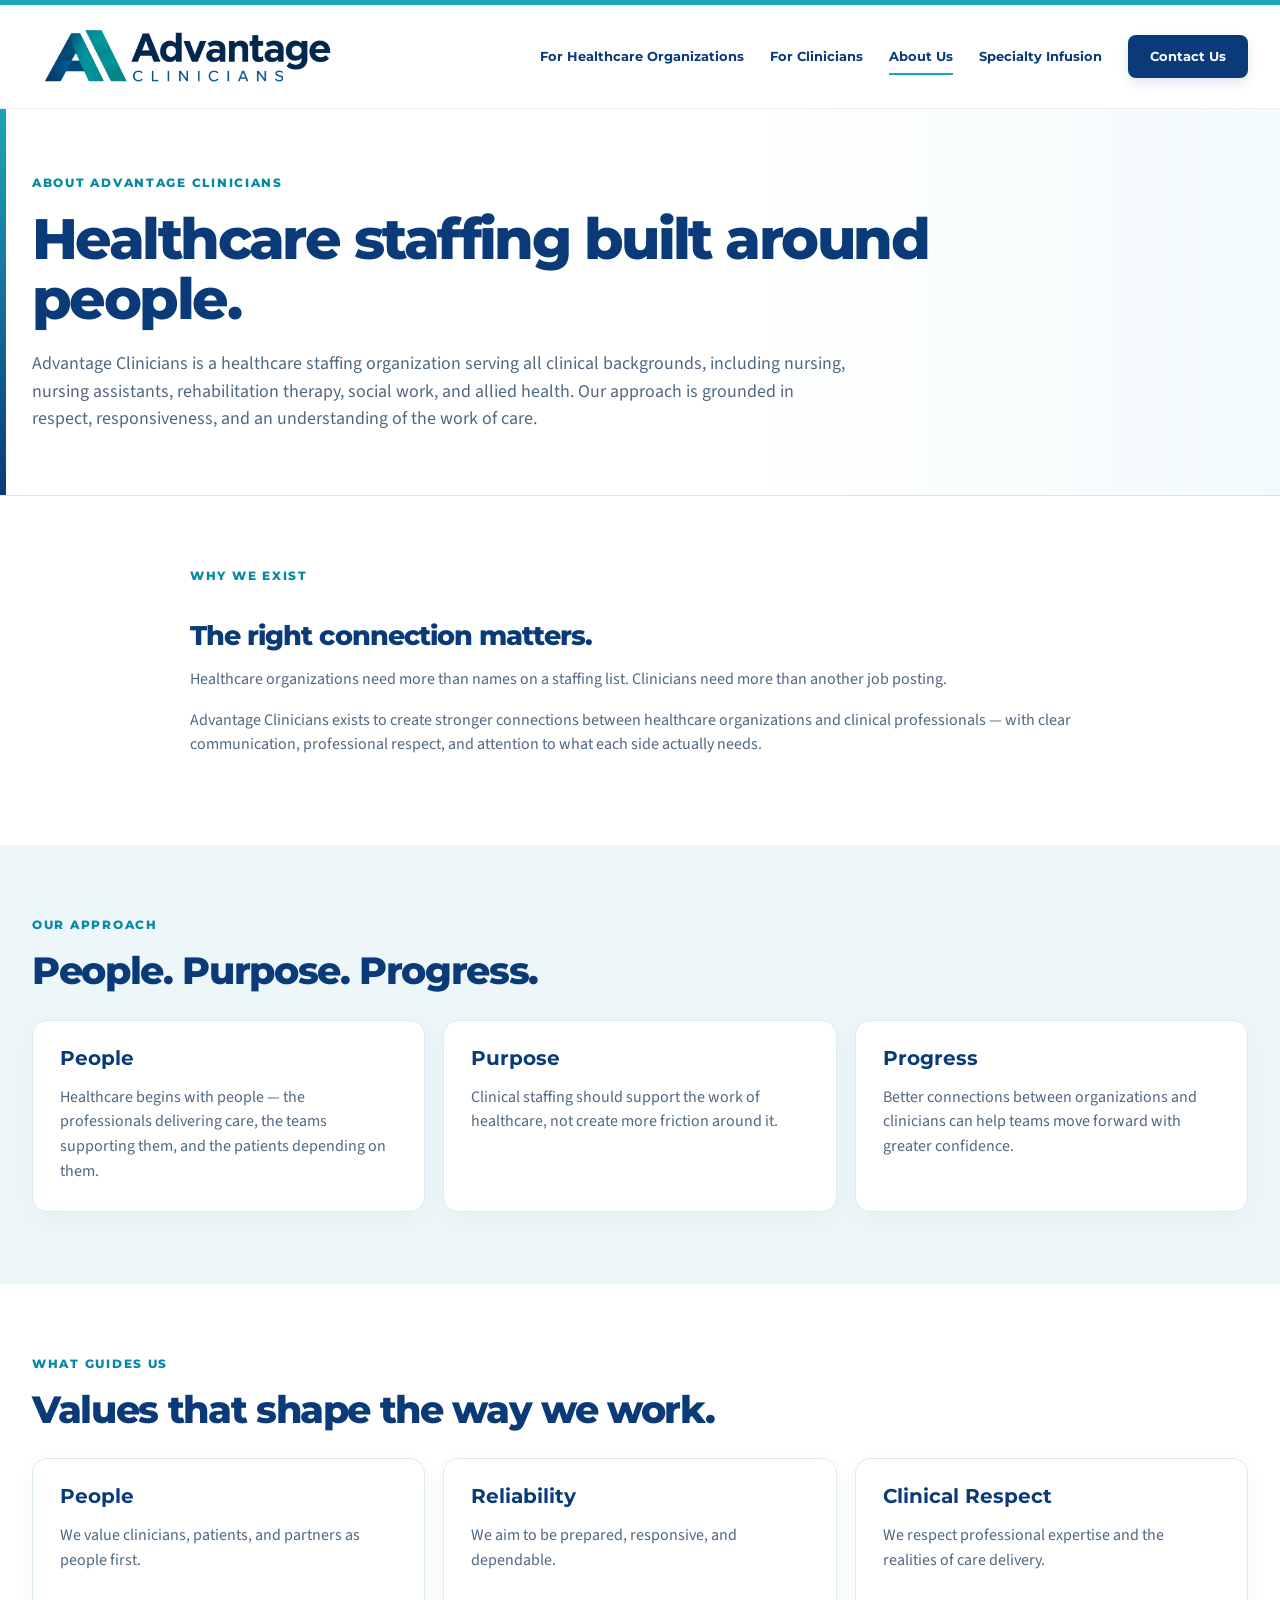
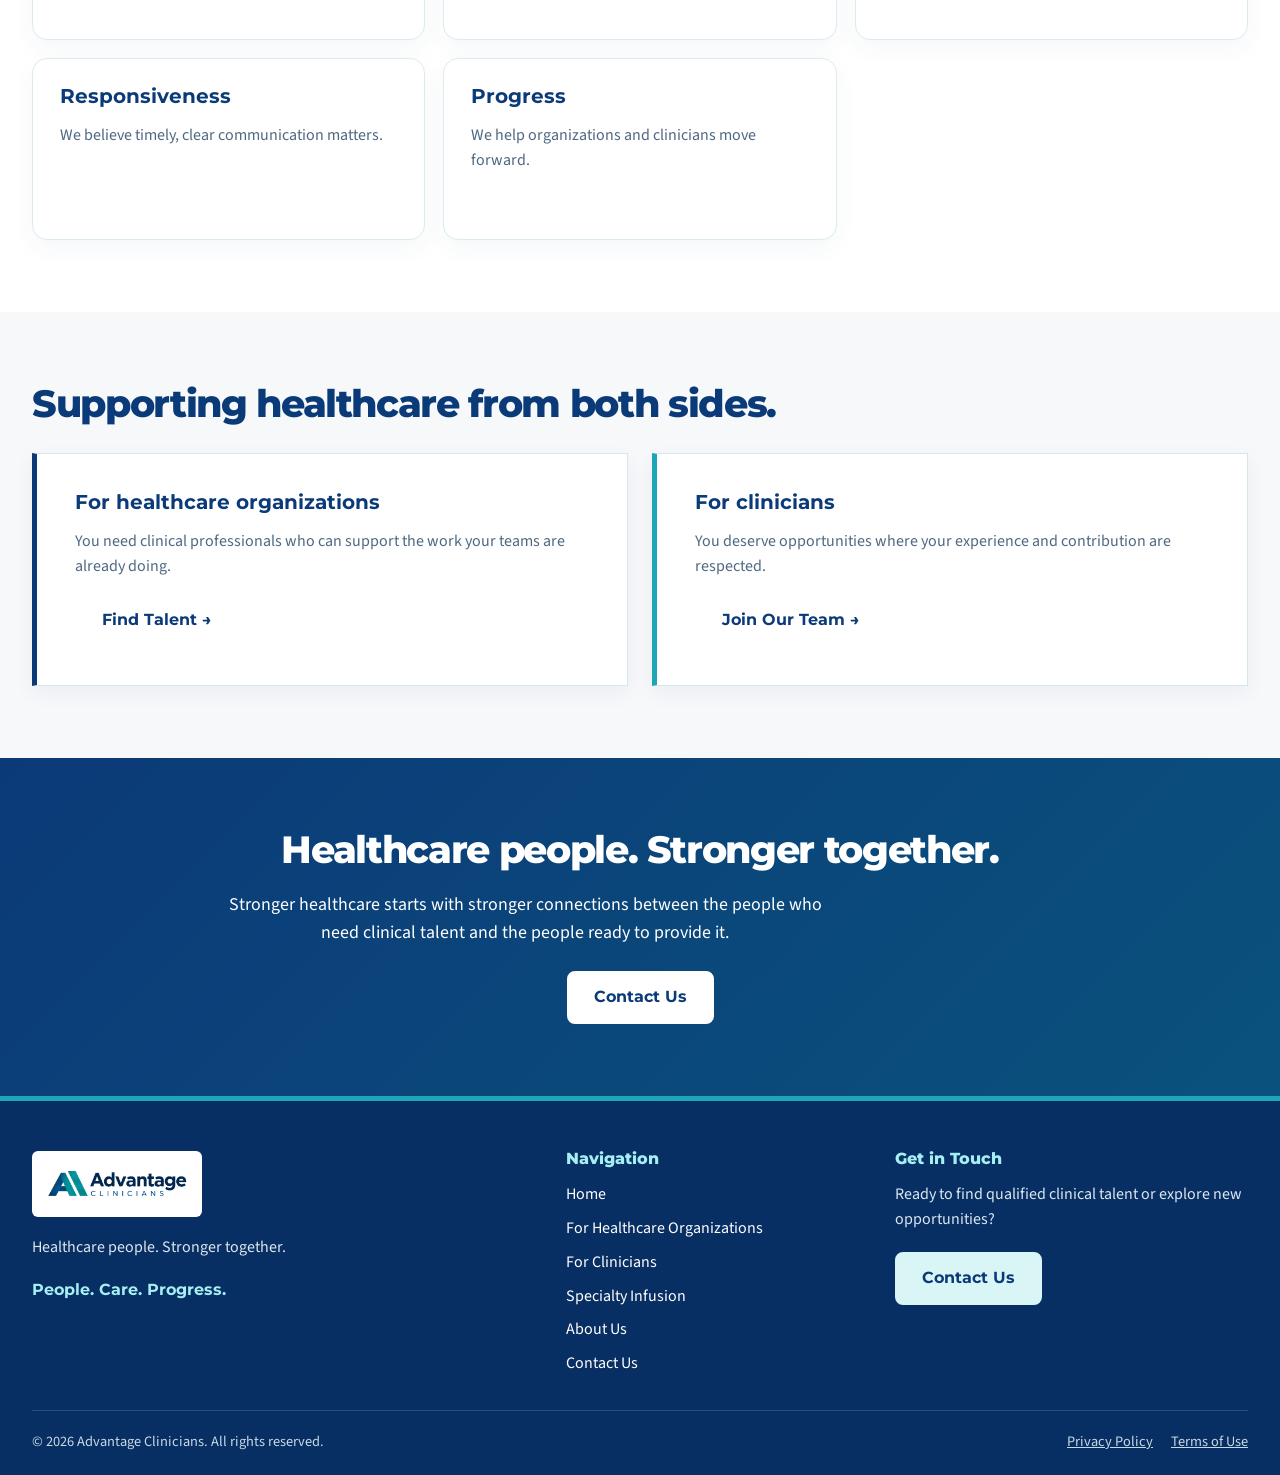
==== commit 58f6f0c1: "Present Advantage Clinicians as staffing across all clinical disciplines" ====
--- a/about/index.html
+++ b/about/index.html
@@ -4,7 +4,7 @@
 <link rel="canonical" href="https://advantageclinicians.com/about/"><link rel="icon" type="image/png" href="/assets/favicon.png">
 <meta property="og:title" content="About Advantage Clinicians | Healthcare Staffing"><meta property="og:description" content="Learn about Advantage Clinicians and our people-centered approach to connecting healthcare organizations with clinical professionals."><meta property="og:type" content="website"><meta property="og:url" content="https://advantageclinicians.com/about/"><meta property="og:image" content="https://advantageclinicians.com/assets/og-image.jpg">
 <meta name="twitter:card" content="summary_large_image"><meta name="twitter:title" content="About Advantage Clinicians | Healthcare Staffing"><meta name="twitter:description" content="Learn about Advantage Clinicians and our people-centered approach to connecting healthcare organizations with clinical professionals."><meta name="twitter:image" content="https://advantageclinicians.com/assets/og-image.jpg">
-<link rel="stylesheet" href="/assets/styles.css"><script src="/assets/site.js" defer></script></head><body><a class="skip-link" href="#main">Skip to content</a><header class="site-header"><div class="container header-inner"><a class="logo" href="/" aria-label="Advantage Clinicians home"><img src="/assets/advantage-clinicians-logo.png" alt="Advantage Clinicians"></a><button class="menu-button" aria-expanded="false" aria-controls="site-nav" aria-label="Open menu">☰</button><nav id="site-nav" class="nav" aria-label="Primary"><a  href="/for-healthcare-organizations/">For Healthcare Organizations</a><a  href="/for-clinicians/">For Clinicians</a><a aria-current="page" href="/about/">About Us</a><a href="/specialty-infusion-nursing/">Specialty Infusion</a><a class="button-link"  href="/contact/">Contact Us</a></nav></div></header><main id="main"><section class="simple-hero"><div class="container"><div class="eyebrow" style="color:#8ee1ea">About Advantage Clinicians</div><h1>Healthcare staffing built around people.</h1><p class="lead">Advantage Clinicians brings healthcare organizations and clinical professionals together through a staffing approach grounded in respect, responsiveness, and an understanding of the work of care.</p></div></section>
+<link rel="stylesheet" href="/assets/styles.css"><script src="/assets/site.js" defer></script></head><body><a class="skip-link" href="#main">Skip to content</a><header class="site-header"><div class="container header-inner"><a class="logo" href="/" aria-label="Advantage Clinicians home"><img src="/assets/advantage-clinicians-logo.png" alt="Advantage Clinicians"></a><button class="menu-button" aria-expanded="false" aria-controls="site-nav" aria-label="Open menu">☰</button><nav id="site-nav" class="nav" aria-label="Primary"><a  href="/for-healthcare-organizations/">For Healthcare Organizations</a><a  href="/for-clinicians/">For Clinicians</a><a aria-current="page" href="/about/">About Us</a><a href="/specialty-infusion-nursing/">Specialty Infusion</a><a class="button-link"  href="/contact/">Contact Us</a></nav></div></header><main id="main"><section class="simple-hero"><div class="container"><div class="eyebrow" style="color:#8ee1ea">About Advantage Clinicians</div><h1>Healthcare staffing built around people.</h1><p class="lead">Advantage Clinicians is a healthcare staffing organization serving all clinical backgrounds, including nursing, nursing assistants, rehabilitation therapy, social work, and allied health. Our approach is grounded in respect, responsiveness, and an understanding of the work of care.</p></div></section>
 <section class="section"><div class="container legal-page"><div class="eyebrow">Why we exist</div><h2>The right connection matters.</h2><p>Healthcare organizations need more than names on a staffing list. Clinicians need more than another job posting.</p><p>Advantage Clinicians exists to create stronger connections between healthcare organizations and clinical professionals — with clear communication, professional respect, and attention to what each side actually needs.</p></div></section>
 <section class="section section-mist"><div class="container"><div class="eyebrow">Our approach</div><h2>People. Purpose. Progress.</h2><div class="cards" style="margin-top:28px"><article class="card"><h3>People</h3><p>Healthcare begins with people — the professionals delivering care, the teams supporting them, and the patients depending on them.</p></article><article class="card"><h3>Purpose</h3><p>Clinical staffing should support the work of healthcare, not create more friction around it.</p></article><article class="card"><h3>Progress</h3><p>Better connections between organizations and clinicians can help teams move forward with greater confidence.</p></article></div></div></section>
 <section class="section"><div class="container"><div class="eyebrow">What guides us</div><h2>Values that shape the way we work.</h2><div class="cards" style="margin-top:28px"><article class="card"><h3>People</h3><p>We value clinicians, patients, and partners as people first.</p></article><article class="card"><h3>Reliability</h3><p>We aim to be prepared, responsive, and dependable.</p></article><article class="card"><h3>Clinical Respect</h3><p>We respect professional expertise and the realities of care delivery.</p></article><article class="card"><h3>Responsiveness</h3><p>We believe timely, clear communication matters.</p></article><article class="card"><h3>Progress</h3><p>We help organizations and clinicians move forward.</p></article></div></div></section>
--- a/assets/styles.css
+++ b/assets/styles.css
@@ -91,3 +91,112 @@
 @media(max-width:1050px){.infusion-hero-grid,.infusion-feature-grid,.infusion-form-layout{grid-template-columns:1fr}.infusion-hero-art{min-height:390px}.infusion-form-intro{position:static}}
 @media(max-width:700px){.infusion-hero{padding-bottom:35px}.infusion-hero-content{padding:10px 0}.infusion-hero-art{min-height:315px}.infusion-art-core{width:175px;height:175px}.infusion-art-core strong{font-size:1.18rem}.infusion-art-node{padding:9px}.infusion-node-a{top:15px;left:10px}.infusion-node-b{bottom:15px;right:10px}.infusion-audience-grid,.infusion-steps,.infusion-check-grid,.infusion-service-cards{grid-template-columns:1fr}.infusion-audience-card{padding:26px}.infusion-feature-panel{padding:25px}.infusion-conversion,.infusion-discovery-inner{display:block}.infusion-conversion{padding:28px}.infusion-discovery-inner .btn,.infusion-conversion .btn{margin-top:17px;width:100%}.infusion-form{padding:23px}.infusion-subhero{padding-bottom:42px}.infusion-form .field-grid{grid-template-columns:1fr}}
 @media(prefers-reduced-motion:reduce){.infusion-audience-card{transition:none!important}}
+
+/* Release review: contrast and focus improvements for the infusion service line */
+.infusion-site .eyebrow {color:#065d72}
+.infusion-site .infusion-card-label {color:#06677e}
+.infusion-site .infusion-step-number {color:#056a80}
+.infusion-site .infusion-optional {color:#475e73}
+.infusion-site summary:focus-visible,.infusion-audience-card:focus-visible {
+  outline:3px solid #085d83;outline-offset:4px;
+}
+.infusion-site .infusion-faq details[open] summary {margin-bottom:2px}
+@media (max-width:700px) {
+  .infusion-site .infusion-faq details {padding:0 16px}
+}
+
+/* Airo-inspired color refresh: filled audience cards and clear section rhythm. */
+.brand-hero{padding-bottom:48px;background:radial-gradient(ellipse at 94% 20%,#d9f3f4 0,transparent 48%),linear-gradient(120deg,#fff 35%,#f0fafb)}
+.brand-hero .hero-copy{padding-bottom:12px}
+.brand-media{position:relative;align-self:center;padding-bottom:20px}
+.brand-media::after{content:'Healthcare people. Stronger together.';position:absolute;right:18px;bottom:0;background:#fff;color:var(--navy);border:2px solid var(--teal);border-radius:12px;padding:12px 18px;box-shadow:var(--shadow);font:700 .78rem Montserrat,sans-serif}
+.decision-section{background:#e8f3f7}
+.audience-card,.infusion-audience-card{border:0;border-radius:18px;background:#103875;color:#fff;box-shadow:0 12px 28px rgba(11,58,120,.10);display:flex;flex-direction:column;padding:40px;min-height:300px}
+.audience-card:nth-child(2),.infusion-audience-card.clinician{background:#087f92}
+.audience-card h3,.infusion-audience-card h3{color:#fff;line-height:1.16;font-weight:800}
+.audience-card h3{font-size:clamp(1.65rem,2.5vw,2.2rem)}
+.audience-card p,.infusion-audience-card p{color:#fff;line-height:1.65}
+.audience-kicker,.infusion-site .infusion-card-label{color:#9cecf0}
+.audience-card:nth-child(2) .audience-kicker,.infusion-audience-card.clinician .infusion-card-label{color:#fff}
+.audience-card .text-link,.infusion-card-link{display:block;color:#fff;margin-top:auto;padding-top:22px}
+.infusion-card-symbol{background:rgba(255,255,255,.16);color:#fff}
+.audience-card:hover,.infusion-audience-card:hover{box-shadow:0 18px 36px rgba(11,58,120,.20)}
+.section-mist{background:#edf7f9}
+.step,.card,.pillar{border-radius:15px;border-color:#dcebf0;box-shadow:0 8px 24px rgba(11,58,120,.045)}
+.step{border-top:4px solid #169cad}
+.step-number{background:#dcf2f4;width:56px;height:56px;border-radius:50%;display:grid;place-items:center;color:#067084;font-size:1.4rem}
+.section-mist .steps:has(> :last-child:nth-child(3)){grid-template-columns:repeat(3,minmax(0,1fr))}
+.contact-preview{background:linear-gradient(115deg,#103875 0%,#104c7b 60%,#087f92 100%);color:#fff;overflow:hidden}
+.contact-preview h2,.contact-preview .lead,.contact-preview .script-words{color:#fff}
+.contact-preview .eyebrow{color:#a5eff2}
+.contact-preview .btn-primary{background:#fff;color:var(--navy);box-shadow:0 8px 24px #082b4b33}
+.contact-preview .contact-graphic{border-color:#ffffff30}
+.contact-preview .plus-mark{color:#ffffff25}
+.contact-preview .script-words::after{background:#8ee9ec}
+.infusion-discovery-strip{background:#dff3f5;border-top:0;border-bottom:1px solid #c2e6eb}
+.infusion-discovery-inner .eyebrow{color:#06677e}
+.infusion-feature-panel{background:#def1f4;border-color:#c4e4e9;border-left:5px solid #169cad}
+.infusion-secondary-feature .infusion-feature-panel{background:#e3f3f6}
+.infusion-conversion{background:#dff3f5;border-left:5px solid #169cad}
+.contact-aside{background:#103875;border-radius:16px;color:#fff}
+.contact-aside h2,.contact-aside h3,.contact-aside p{color:#fff}
+form{border-radius:16px}
+.icon-circle{background:#dcf1f4;color:#06677e}
+footer .footer-title{color:#a5eff2}
+footer .footer-mantra{color:#a5eff2}
+footer .footer-cta{background:#d9f5f6;border-color:#d9f5f6}
+.audience-card:focus-visible,.infusion-audience-card:focus-visible{outline:3px solid #056879;outline-offset:5px}
+@media(max-width:1050px){.brand-media{width:100%;max-width:830px;margin:auto}.section-mist .steps:has(> :last-child:nth-child(3)){grid-template-columns:1fr}}
+@media(max-width:700px){.brand-hero{padding-bottom:30px}.audience-card,.infusion-audience-card{padding:28px;min-height:270px}.brand-media::after{font-size:.66rem;right:10px;max-width:calc(100% - 20px);padding:10px 12px}.contact-preview .contact-graphic{padding-bottom:15px}}
+
+/* Full-width audience feature inspired by the supplied Airo reference. */
+.audience-band{display:grid;grid-template-columns:1fr 1fr;background:#103875}
+.audience-band-panel{padding:64px max(32px,calc((100vw - 1220px)/2));padding-right:48px;color:#fff;display:flex;flex-direction:column;align-items:flex-start}
+.audience-band-panel:nth-child(2){background:#087f92;padding-left:48px;padding-right:max(32px,calc((100vw - 1220px)/2))}
+.audience-band h2{color:#fff;font-size:clamp(1.7rem,2.1vw,2.25rem);line-height:1.2;max-width:600px}
+.audience-band-panel>p{margin:24px 0 0;color:#fff;line-height:1.7;max-width:600px}
+.audience-band .eyebrow{color:#a5eff2}.audience-band-panel:nth-child(2) .eyebrow{color:#fff}
+.audience-benefits{list-style:none;margin:26px 0 30px;padding:0;display:grid;gap:20px}
+.audience-benefits li{position:relative;padding-left:42px}
+.audience-benefits li::before{content:'✓';position:absolute;left:0;top:1px;display:grid;place-items:center;width:30px;height:30px;border-radius:50%;background:#ffffff20;color:#fff}
+.audience-benefits strong,.audience-benefits span{display:block}.audience-benefits span{color:#fff;font-size:.95rem;line-height:1.55;margin-top:3px}
+.audience-band .btn{margin-top:auto}.audience-band-panel:nth-child(2) .btn{background:transparent;color:#fff;border-color:#fff}
+@media(max-width:1050px){.audience-band-panel,.audience-band-panel:nth-child(2){padding:44px 28px}}
+@media(max-width:700px){.audience-band{grid-template-columns:1fr}.audience-band-panel,.audience-band-panel:nth-child(2){padding:42px 24px}.audience-band .btn{width:100%}}
+
+/* Airo-inspired value cards and integrated homepage contact panel. */
+.essence .essence-quote{font-size:clamp(2.1rem,2.85vw,3rem);line-height:1.12}
+.home-values{background:#fff}.home-values .card{background:#f4f7fa;padding:30px;box-shadow:none}.home-values .card h3{font-size:1.1rem;line-height:1.25}
+.home-contact{position:relative;background:#e8f3f7;overflow:hidden}
+.home-contact::before,.home-contact::after{content:'+';position:absolute;font:800 9rem Montserrat,sans-serif;color:#d8ebf1;line-height:1;pointer-events:none}
+.home-contact::before{right:25px;top:12px}.home-contact::after{left:22px;bottom:0;font-size:6rem}
+.home-contact-grid{position:relative;z-index:1;display:grid;grid-template-columns:1fr 1fr;gap:60px;align-items:start}
+.home-contact-copy h2{font-size:clamp(2rem,2.8vw,2.75rem);line-height:1.16}
+.home-contact-copy .lead{margin-top:26px}.home-contact-copy a{color:#075b79;font-weight:700}
+.home-mantra{font-family:Georgia,serif;font-style:italic;font-size:clamp(1.7rem,2.6vw,2.4rem);color:#087c91;margin:36px 0 24px}
+.home-mantra::after{content:'';display:block;width:58px;height:3px;background:#169cad;margin-top:12px}
+.home-contact-form{padding:32px;border:0;border-radius:18px;box-shadow:0 3px 8px #0b3a781a}
+.home-contact-form h3{font-size:1.35rem;margin-bottom:24px;line-height:1.25}.home-contact-form>.eyebrow{margin-bottom:8px}
+.home-contact-form .btn{width:100%;cursor:pointer}.home-contact-form textarea{min-height:115px}
+@media(max-width:1050px){.home-contact-grid{gap:30px}}
+@media(max-width:700px){.home-contact-grid{grid-template-columns:1fr}.home-contact-form{padding:24px}.home-contact::before{font-size:6rem;right:8px}.home-contact-copy{padding-bottom:10px}}
+
+/* Focused responsive fixes following production review. */
+.hero-grid > *{min-width:0}
+@media(max-width:700px){
+  .essence{gap:28px}
+  .section:has(> .container.essence),.section:has(> .container > .steps){padding:42px 0}
+  .section .steps{gap:16px}
+  .section .steps .step{padding:24px}
+}
+@media(max-width:360px){
+  .hero-title{font-size:2.5rem}
+  .hero-title .line{overflow-wrap:anywhere}
+}
+
+/* Contrast corrections for text on the homepage's pale panels. */
+.essence .eyebrow,.section-mist > .container > .section-title > .eyebrow,.home-values .section-title .eyebrow,.home-contact .eyebrow{color:#06677e}
+.essence-quote span{color:#087f92}
+
+/* Keep every hero line inside its column, including desktop. */
+.hero-title .line{white-space:normal;overflow-wrap:anywhere}
